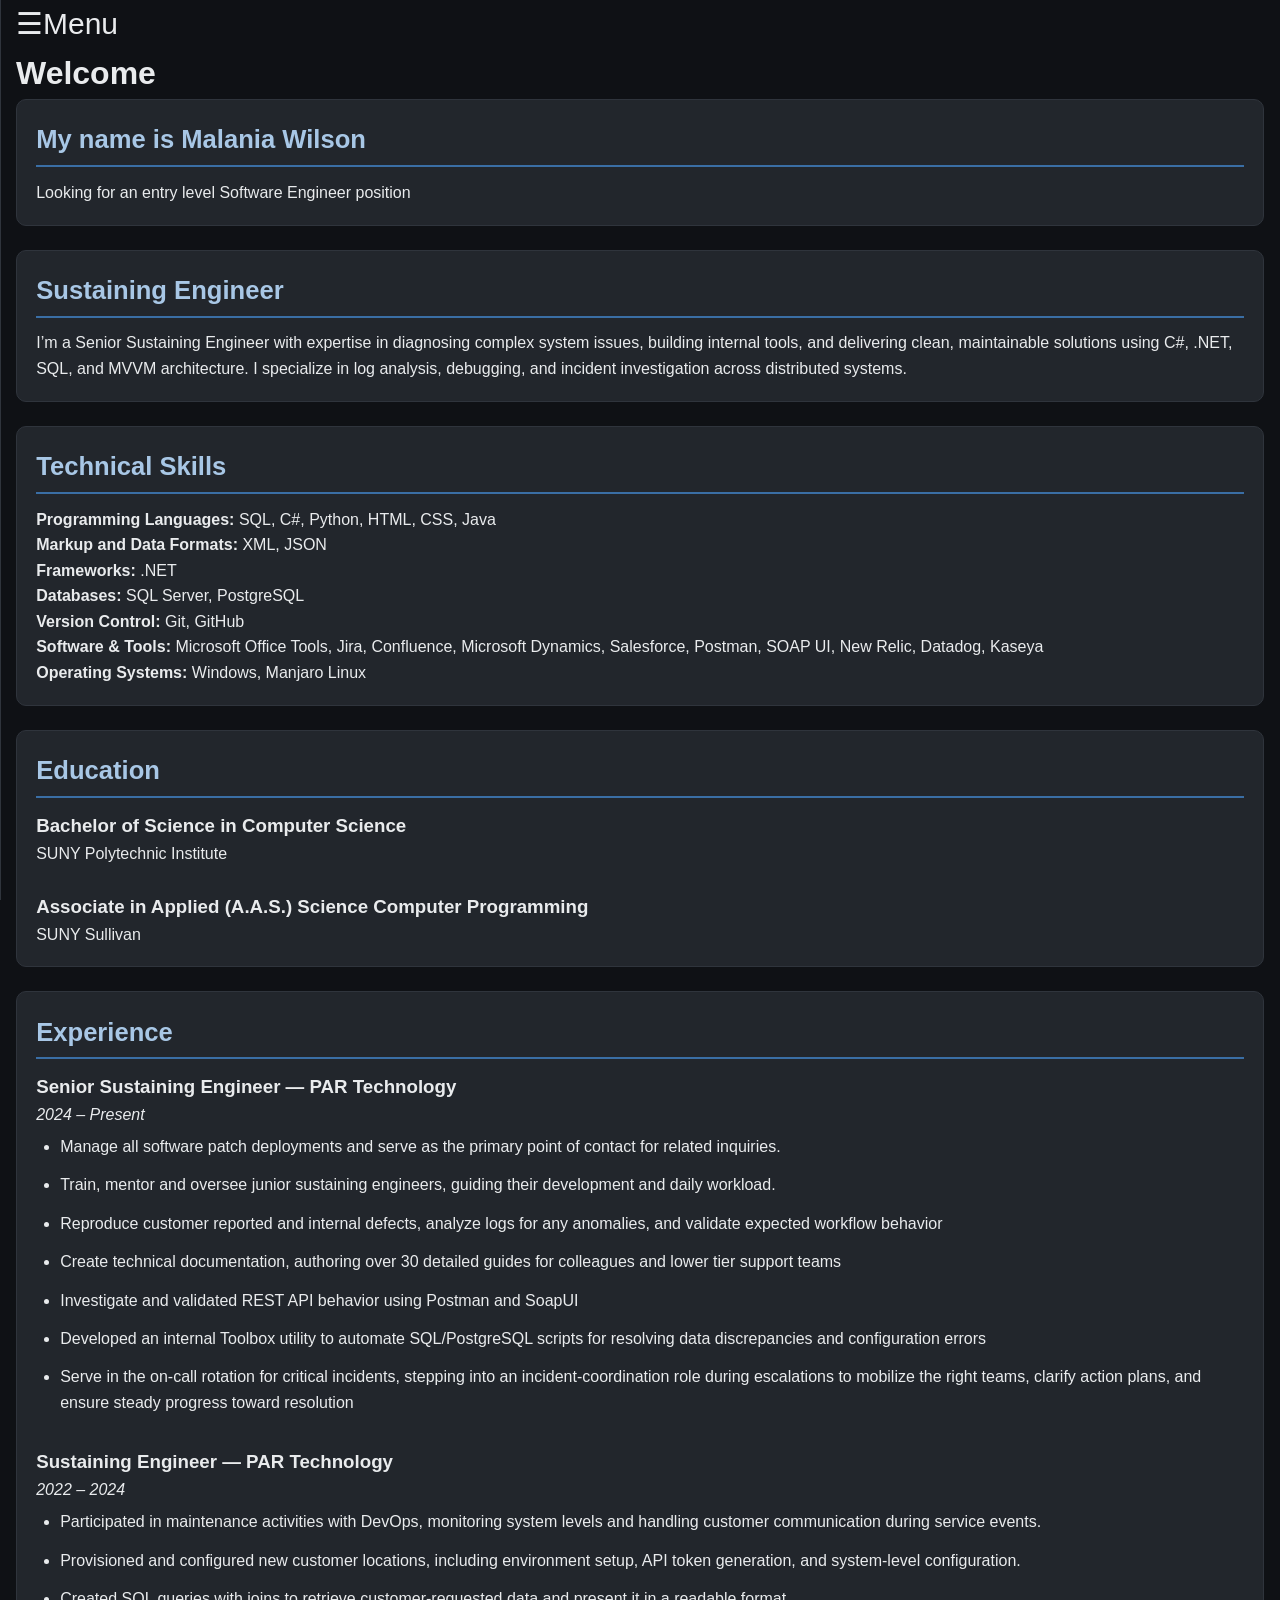
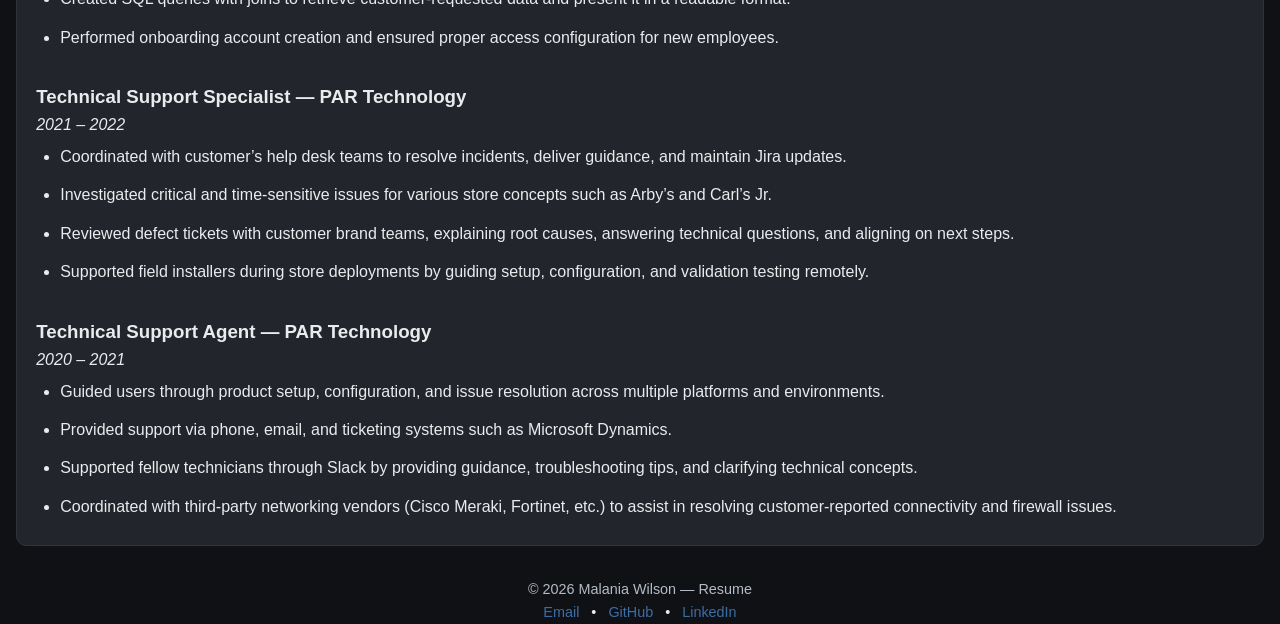
==== docs/index.html @ b099843a "Fix link case sensitivity: update 'Index.html' to 'index.html' in Projects.html and index.html" ====
<!DOCTYPE html>
<html lang='en'>
<head>
    <meta charset='utf-8'>
    <meta name='viewport' content='width=device-width, initial-scale=1'>
    <title>Home</title>
    <link rel='stylesheet' href="css/styles.css">
    <script src="js/script.js"></script>
</head>
<div id="mySidenav" class="sidenav">
  <a href="javascript:void(0)" class="closebtn" onclick="closeNav()">&times;</a>
  <a href="index.html">Home</a>
  <a href="Projects.html">Projects</a>
    
</div>

<span style="font-size:30px;cursor:pointer" onclick="openNav()">&#9776;Menu</span>

<body>
<h1> Welcome</h1>
<section class="panel">

<h2>My name is Malania Wilson</h2>
<p className="subtitle">
<span className="subtitle-text">Looking for an entry level Software Engineer position</span>
</section>
  

<!-- Summary -->
<section class="panel">
    <h2>Sustaining Engineer</h2>  
  <p>I’m a Senior Sustaining Engineer with expertise in diagnosing complex system issues,
          building internal tools, and delivering clean, maintainable solutions using C#, .NET,
          SQL, and MVVM architecture. I specialize in log analysis, debugging, and incident
          investigation across distributed systems.</p>

</section>

<section class="panel">
    <h2>Technical Skills</h2>
    <ul>
        <p><strong>Programming Languages:</strong> SQL, C#, Python, HTML, CSS, Java</p>
        <p><strong>Markup and Data Formats:</strong> XML, JSON</p>
        <p><strong>Frameworks:</strong> .NET</p>
        <p><strong>Databases:</strong> SQL Server, PostgreSQL</p>
        <p><strong>Version Control:</strong> Git, GitHub</p>
        <p><strong>Software & Tools:</strong> Microsoft Office Tools, Jira, Confluence, Microsoft Dynamics, Salesforce, Postman, SOAP UI, New Relic, Datadog, Kaseya </p>
        <p><strong>Operating Systems:</strong> Windows, Manjaro Linux</p>
    </ul>
</section>

<section class="panel">
    <h2>Education</h2>
    <h3>Bachelor of Science in Computer Science</h3>
    <p>SUNY Polytechnic Institute</p>

<br>
    <h3>Associate in Applied (A.A.S.) Science Computer Programming</h3>
    <p> SUNY Sullivan</p>
    </section>


<section class="panel">
    <h2>Experience</h2>
    <h3>Senior Sustaining Engineer — PAR Technology</h3>
    <p><em>2024 – Present</em></p>

    <ul class="experience-list">
        <li>Manage all software patch deployments and serve as the primary point of contact for related inquiries.</li>
        <li>Train, mentor and oversee junior sustaining engineers, guiding their development and daily workload.</li>
        <li>Reproduce customer reported and internal defects, analyze logs for any anomalies, and validate expected workflow behavior</li>
        <li>Create technical documentation, authoring over 30 detailed guides for colleagues and lower tier support teams </li>
        <li>Investigate and validated REST API behavior using Postman and SoapUI</li>
        <li>Developed an internal Toolbox utility to automate SQL/PostgreSQL scripts for resolving data discrepancies and configuration errors</li>
        <li>Serve in the on-call rotation for critical incidents, stepping into an incident-coordination role during escalations to mobilize the right teams, clarify action plans, and ensure steady progress toward resolution</li>
    </ul>
    <br>

    <h3>Sustaining Engineer — PAR Technology</h3>
    <p><em>2022 – 2024</em></p>
    <ul class="experience-list">
    <li>Participated in maintenance activities with DevOps, monitoring system levels and handling customer communication during service events.</li>
    <li>Provisioned and configured new customer locations, including environment setup, API token generation, and system‑level configuration.</li>
    <li>Created SQL queries with joins to retrieve customer‑requested data and present it in a readable format.</li>
    <li>Performed onboarding account creation and ensured proper access configuration for new employees.</li>
    </ul>
    <br>

    <h3>Technical Support Specialist — PAR Technology</h3>
    <p><em>2021 – 2022</em></p>
    <ul class="experience-list">
    <li>Coordinated with customer’s help desk teams to resolve incidents, deliver guidance, and maintain Jira updates.</li>
    <li>Investigated critical and time‑sensitive issues for various store concepts such as Arby’s and Carl’s Jr.</li>
    <li>Reviewed defect tickets with customer brand teams, explaining root causes, answering technical questions, and aligning on next steps.</li>
    <li>Supported field installers during store deployments by guiding setup, configuration, and validation testing remotely.</li>
    </ul>
    <br>

    <h3>Technical Support Agent — PAR Technology</h3>
    <p><em>2020 – 2021</em></p>
    <ul class="experience-list">
    <li>Guided users through product setup, configuration, and issue resolution across multiple platforms and environments.</li>
    <li>Provided support via phone, email, and ticketing systems such as Microsoft Dynamics.</li>
    <li>Supported fellow technicians through Slack by providing guidance, troubleshooting tips, and clarifying technical concepts.</li>
    <li>Coordinated with third-party networking vendors (Cisco Meraki, Fortinet, etc.) to assist in resolving customer-reported connectivity and firewall issues.</li>
    </ul>

</section>


<!-- Footer -->
<footer>
  <p>© 2026 Malania Wilson — Resume </p>

  <p class="footer-links">
    <a href="mailto:wilsonmcw4@gmail.com">Email</a>
    <span>•</span>
    <a href="https://github.com/Momo4821">GitHub</a>
    <span>•</span>
    <a href="https://www.linkedin.com/in/malania-w-7180b2143">LinkedIn</a>
  </p>
</footer>
</body>
</html>
---- docs/css/styles.css ----
/* =========================================
   Blue / Grey / Black Professional Theme
   ========================================= */

:root {
  /* Core palette */
  --bg: #0f1115;            /* deep black-grey */
  --surface: #1a1d22;       /* dark slate */
  --panel: #22262c;         /* soft charcoal */
  --border: #2f343c;        /* muted grey */

  /* Accent blues */
  --accent: #3a6ea5;        /* professional blue */
  --accent-light: #5f9ed6;  /* lighter blue */
  --accent-soft: #a8c7e6;   /* soft blue */

  /* Text colors */
  --text: #e9ebed;          /* light grey */
  --text-muted: #b5bbc4;    /* muted grey */
}

/* Global */
* {
  margin: 0;
  padding: 0;
  box-sizing: border-box;
}

body {
  font-family: "Segoe UI", Roboto, Helvetica, Arial, sans-serif;
  background-color: var(--bg);
  color: var(--text);
  line-height: 1.6;
  padding: 0 1rem;
}

/* Wrapper */
.wrapper {
  max-width: 900px;
  margin: 2rem auto;
  background: var(--surface);
  padding: 2rem;
  border-radius: 12px;
  border: 1px solid var(--border);
  box-shadow: 0 8px 24px rgba(0,0,0,0.4);
}

/* Hero Section */
.hero {
  text-align: center;
  margin-bottom: 2rem;
}

.hero h1 {
  font-size: 2.8rem;
  color: var(--accent-soft);
  letter-spacing: 1px;
}

.hero h2 {
  font-size: 1.4rem;
  color: var(--text-muted);
  margin-top: 0.5rem;
}

.hero p {
  margin-top: 1rem;
  font-size: 1.1rem;
  color: var(--text-muted);
}

.hero-buttons {
  margin-top: 1.5rem;
}

.hero-buttons .button {
  margin: 0 0.5rem;
}

/* Buttons */
.button {
  display: inline-block;
  background: var(--accent);
  color: var(--bg);
  padding: 0.6rem 1.2rem;
  border-radius: 999px;
  font-weight: 600;
  transition: background 0.2s ease;
  text-decoration: none;
}

.button:hover {
  background: var(--accent-light);
}

/* Panels */
.panel {
  background: var(--panel);
  padding: 1.2rem;
  border-radius: 10px;
  margin-bottom: 1.5rem;
  border: 1px solid var(--border);
}

/* Section Titles */
section h2 {
  font-size: 1.6rem;
  margin-bottom: 0.8rem;
  color: var(--accent-soft);
  border-bottom: 2px solid var(--accent);
  padding-bottom: 0.3rem;
}

/* Lists */
ul {
  list-style: none;
}

ul li other {
  padding: 0.4rem 0;
  color: var(--text-muted);
}
ul li  {
  padding: 0.4rem 0;
  color: var(--text);
}

.experience-list {
  padding-left: 1.5rem;
  list-style-type: disc;
  
}

/* Footer */
footer {
  text-align: center;
  margin-top: 2rem;
  color: var(--text-muted);
  font-size: 0.9rem;
}


.sidenav {
  height: 100%;
  width: 0;
  position: fixed;
  z-index: 10;
  top: 0;
  left: 0;
  background-color: var(--panel);
  overflow-x: hidden;
  transition: 0.5s;
  padding-top: 60px;
  border-right: 1px solid var(--border);
}

.sidenav a {
  padding: 10px 32px;
  text-decoration: none;
  font-size: 22px;
  color: var(--text-muted);
  display: block;
  transition: 0.3s;
}

.sidenav a:hover {
  color: var(--accent-soft);
}

.sidenav .closebtn {
  position: absolute;
  top: 0;
  right: 25px;
  font-size: 36px;
}
.footer-links a {
  color: var(--accent);
  text-decoration: none;
  font-weight: 500;
}

.footer-links a:hover {
  text-decoration: underline;
}

.footer-links span {
  margin: 0 0.5rem;
  color: var(--text);
}
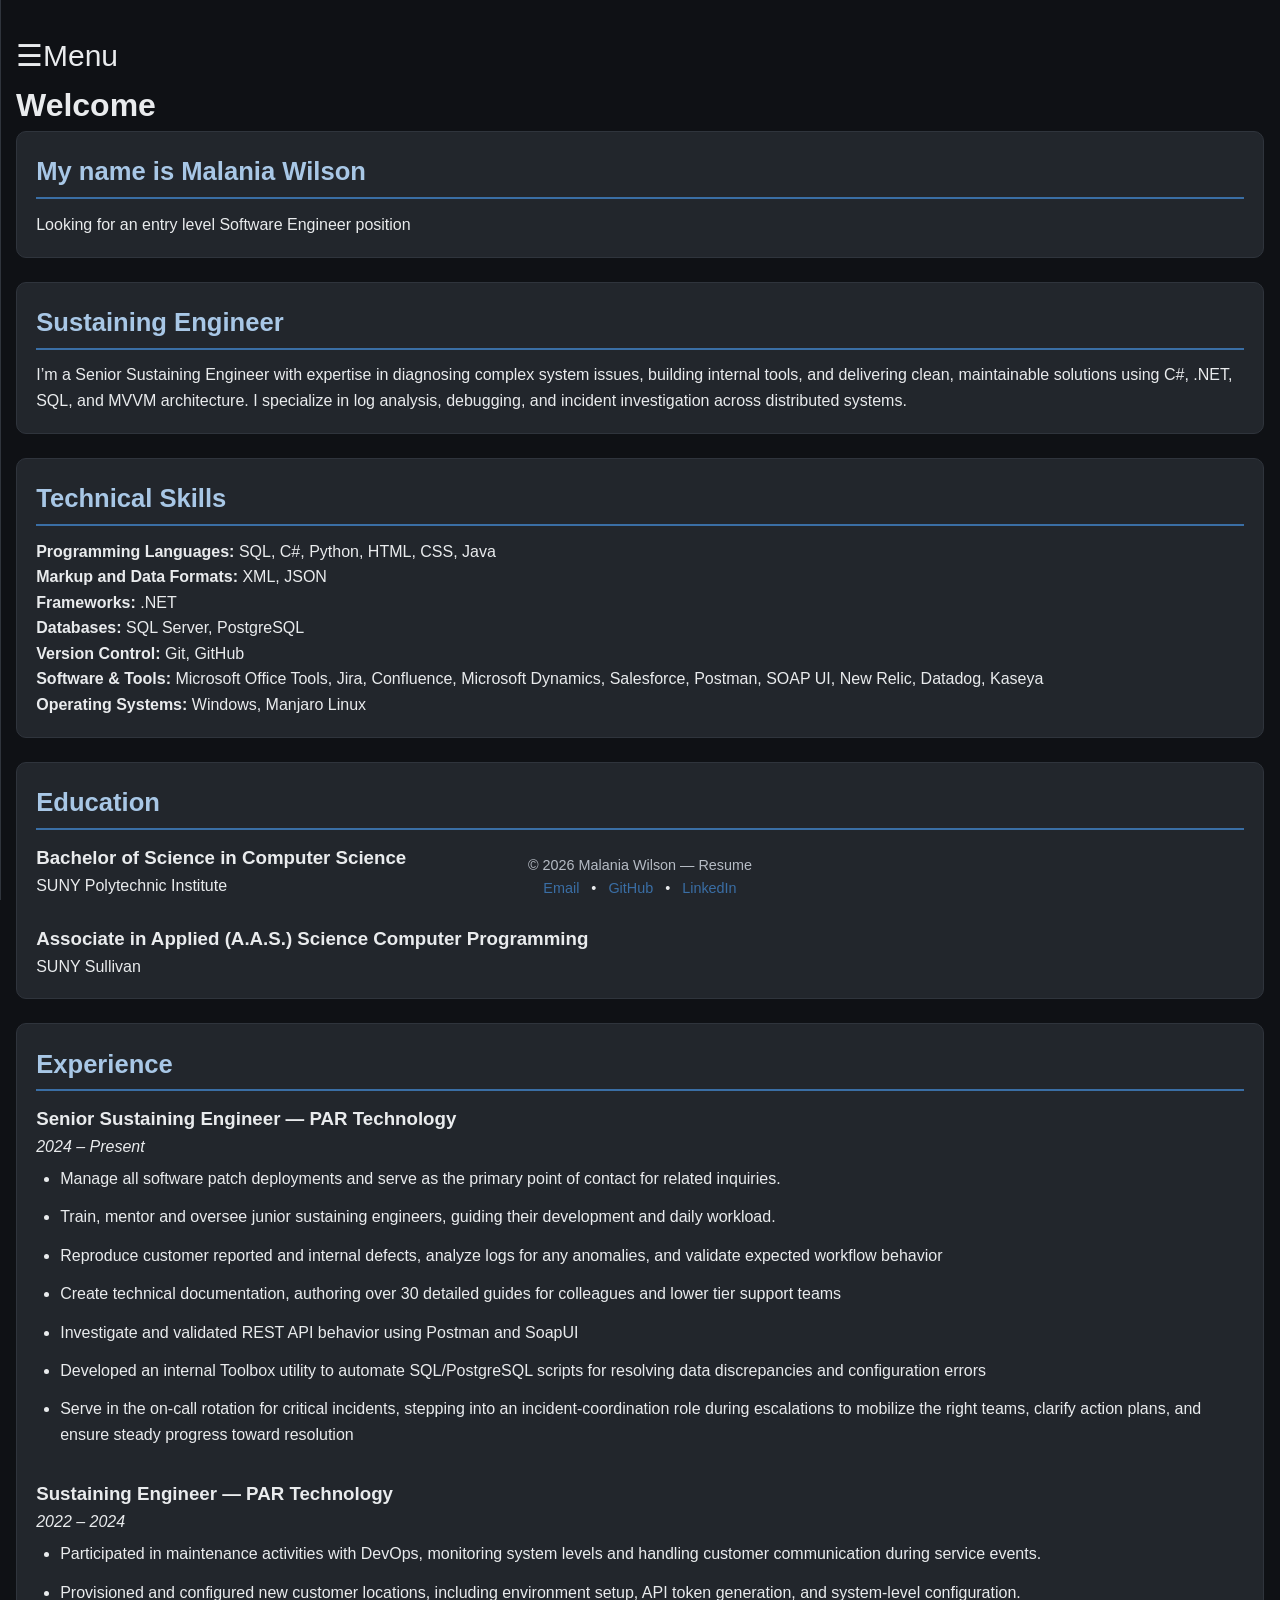
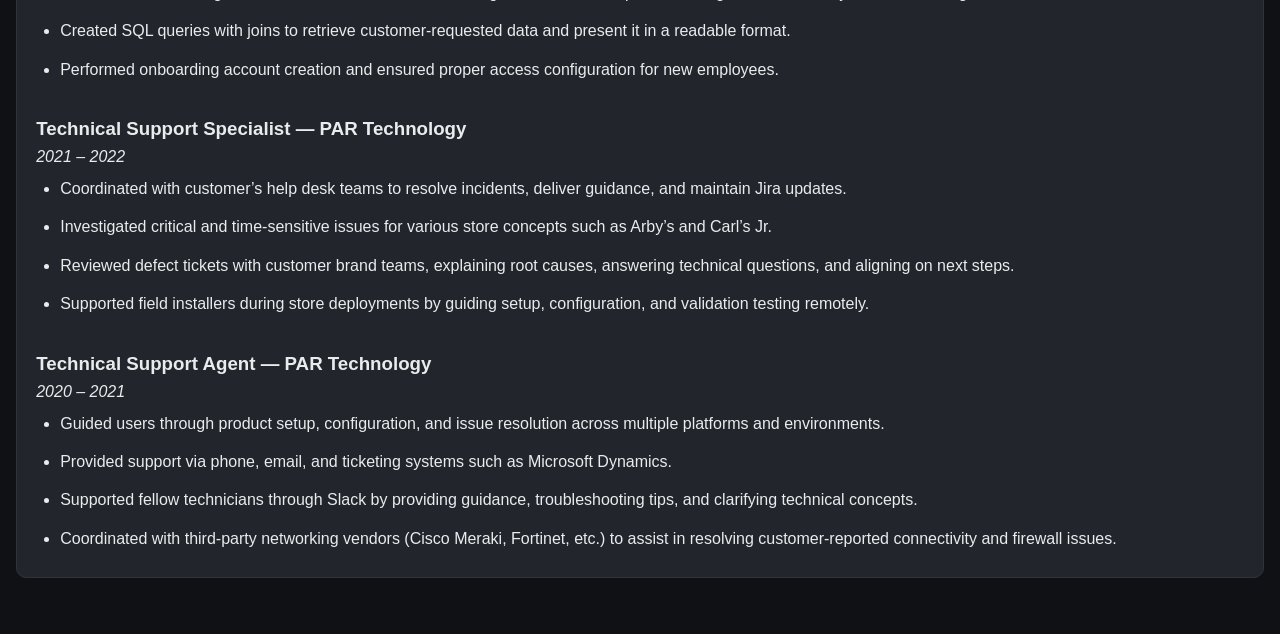
==== commit 600fa346: "Update styles and structure: adjust padding in styles.css, enhance footer layout in index.html, and " ====
--- a/docs/index.html
+++ b/docs/index.html
@@ -7,16 +7,17 @@
     <link rel='stylesheet' href="css/styles.css">
     <script src="js/script.js"></script>
 </head>
-<div id="mySidenav" class="sidenav">
-  <a href="javascript:void(0)" class="closebtn" onclick="closeNav()">&times;</a>
-  <a href="index.html">Home</a>
-  <a href="Projects.html">Projects</a>
-    
-</div>
+<body>
+     <div id="mySidenav" class="sidenav">
+        <a href="javascript:void(0)" class="closebtn" onclick="closeNav()">&times;</a>
+        <a href="index.html">Home</a>
+        <a href="projects.html">Projects</a>
+
+    </div>
 
 <span style="font-size:30px;cursor:pointer" onclick="openNav()">&#9776;Menu</span>
 
-<body>
+
 <h1> Welcome</h1>
 <section class="panel">
 
@@ -25,6 +26,7 @@
 <span className="subtitle-text">Looking for an entry level Software Engineer position</span>
 </section>
   
+
 
 <!-- Summary -->
 <section class="panel">
@@ -108,8 +110,9 @@
 </section>
 
 
+
 <!-- Footer -->
-<footer>
+<footer class="footer">
   <p>© 2026 Malania Wilson — Resume </p>
 
   <p class="footer-links">
--- a/docs/css/styles.css
+++ b/docs/css/styles.css
@@ -31,7 +31,7 @@
   background-color: var(--bg);
   color: var(--text);
   line-height: 1.6;
-  padding: 0 1rem;
+  padding: 2rem 1rem;
 }
 
 /* Wrapper */
@@ -137,6 +137,10 @@
   margin-top: 2rem;
   color: var(--text-muted);
   font-size: 0.9rem;
+  position: fixed;
+  left: 0;
+  bottom: 0;
+  width: 100%;
 }
 
 
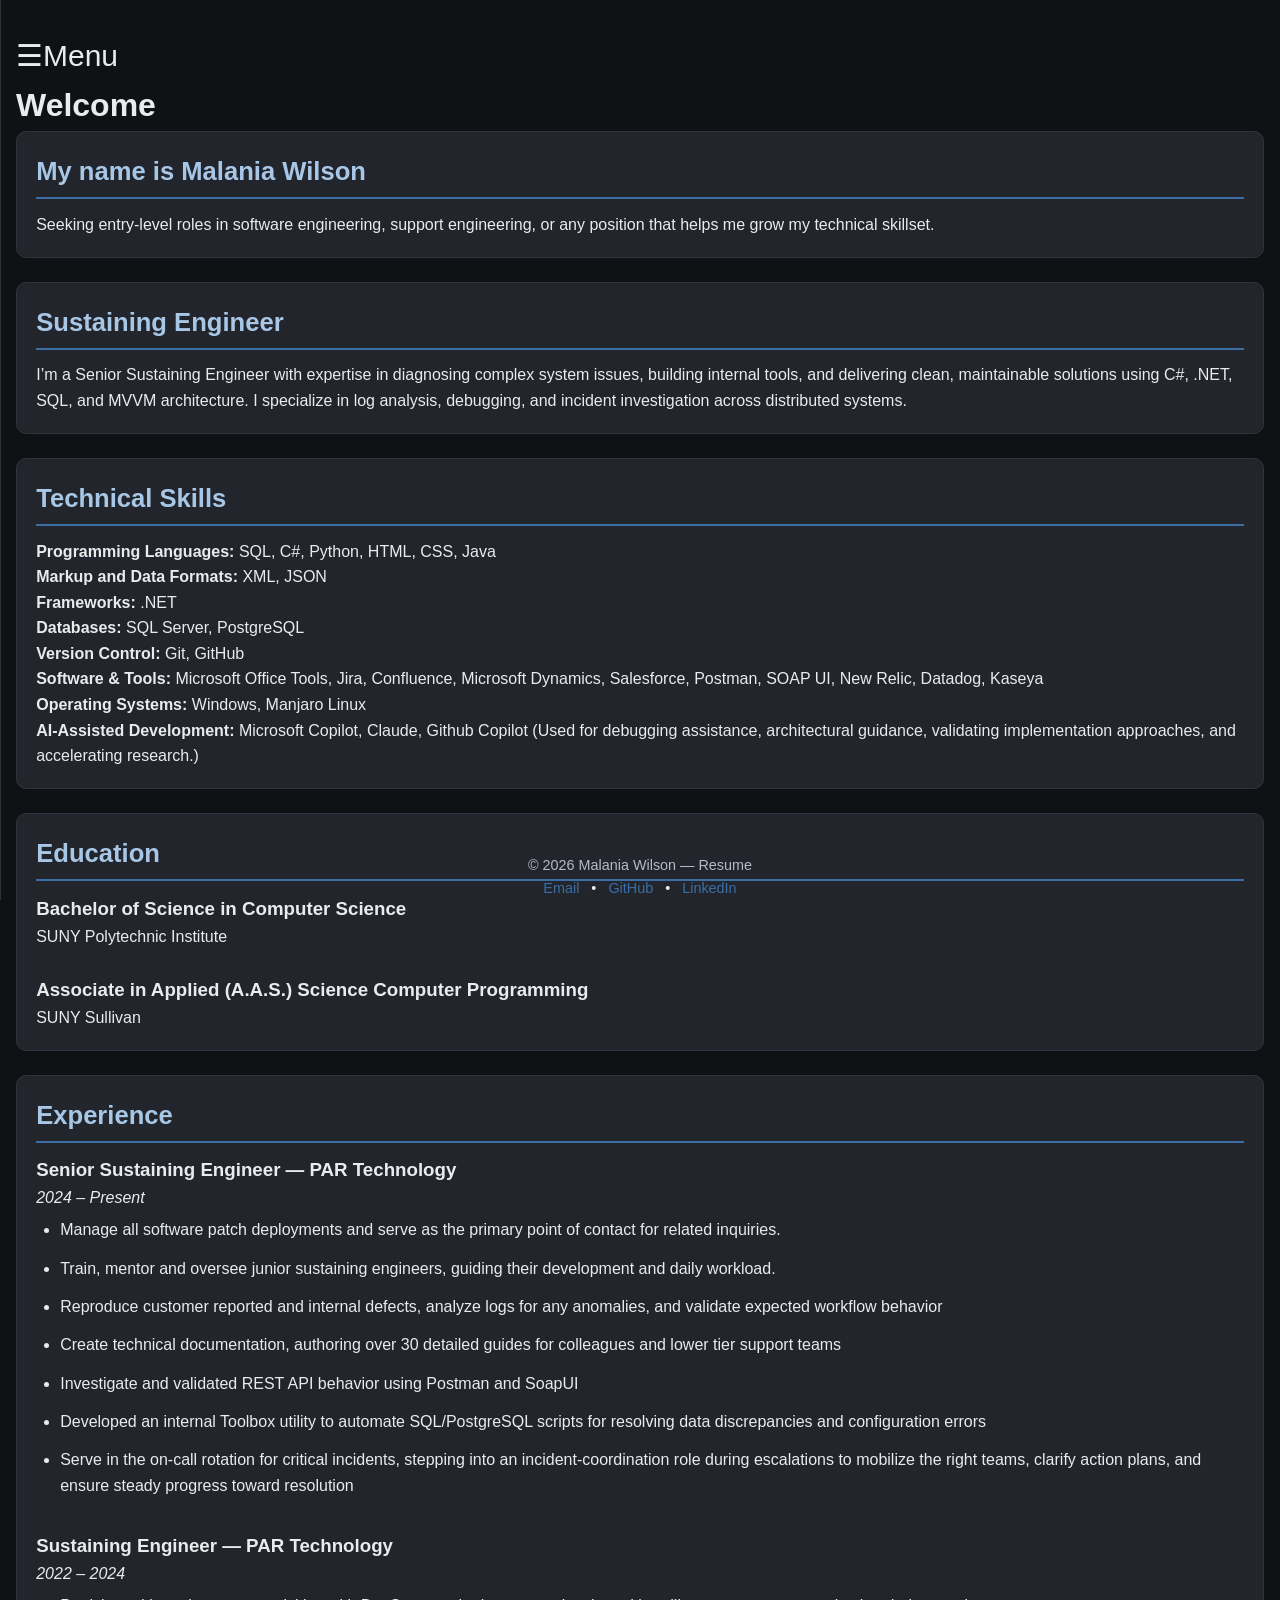
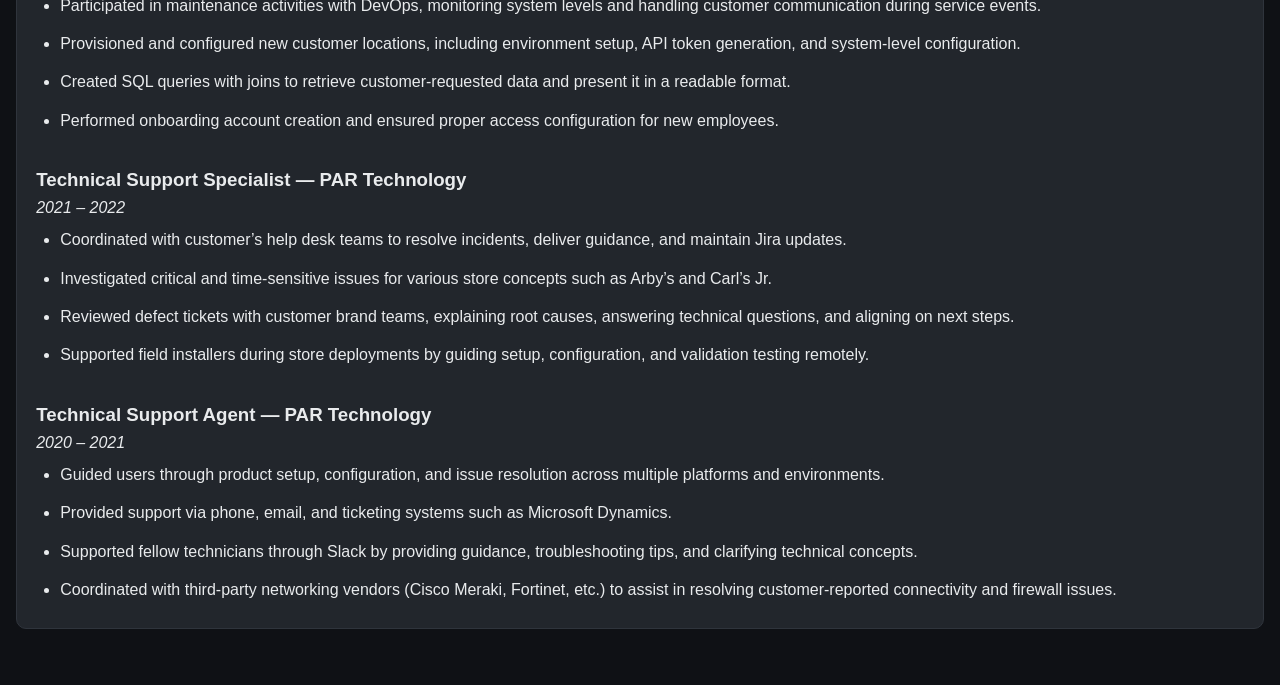
==== commit 4ffcf46c: "Update project descriptions: enhance Notepad and Team ToolBox entries, and clarify Game News Bot sta" ====
--- a/docs/index.html
+++ b/docs/index.html
@@ -23,7 +23,7 @@
 
 <h2>My name is Malania Wilson</h2>
 <p className="subtitle">
-<span className="subtitle-text">Looking for an entry level Software Engineer position</span>
+<span className="subtitle-text">Seeking entry‑level roles in software engineering, support engineering, or any position that helps me grow my technical skillset.</span>
 </section>
   
 
@@ -48,6 +48,7 @@
         <p><strong>Version Control:</strong> Git, GitHub</p>
         <p><strong>Software & Tools:</strong> Microsoft Office Tools, Jira, Confluence, Microsoft Dynamics, Salesforce, Postman, SOAP UI, New Relic, Datadog, Kaseya </p>
         <p><strong>Operating Systems:</strong> Windows, Manjaro Linux</p>
+        <p><strong>AI-Assisted Development:</strong> Microsoft Copilot, Claude, Github Copilot (Used for debugging assistance, architectural guidance, validating implementation approaches, and accelerating research.)</p>
     </ul>
 </section>
 
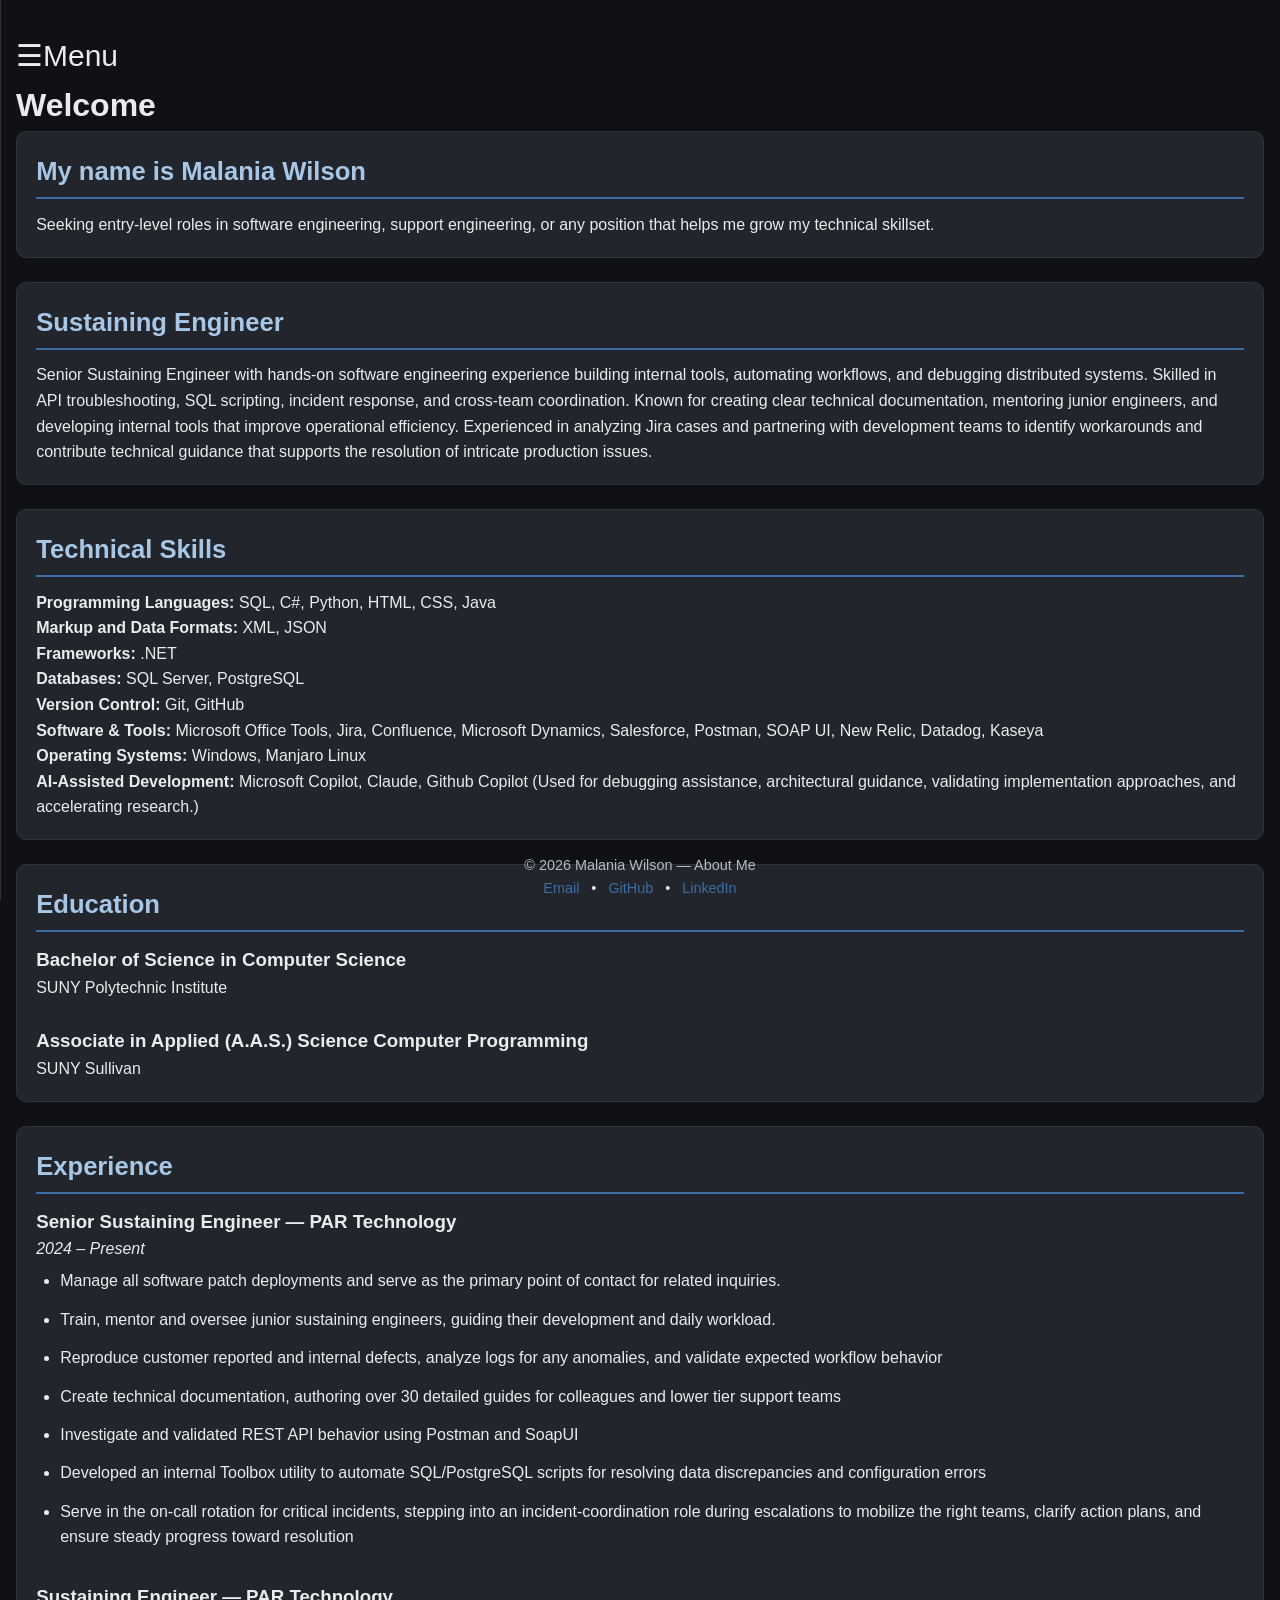
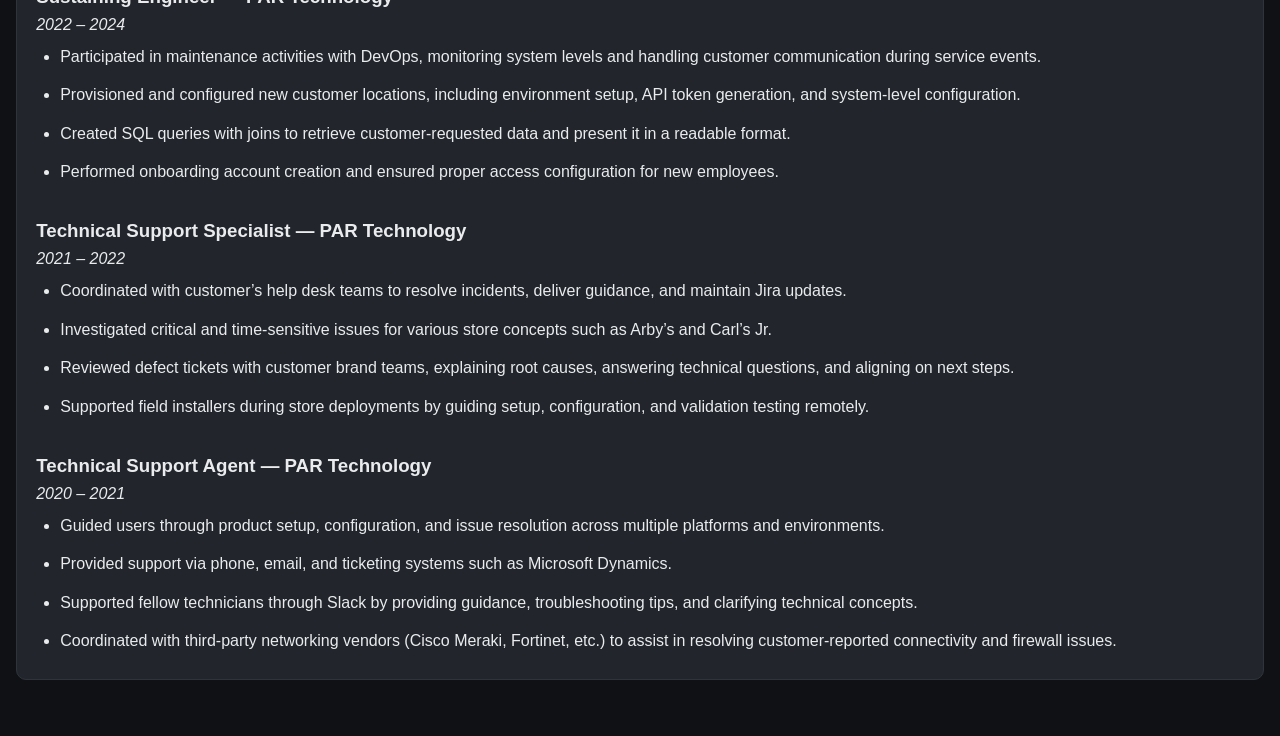
==== commit 2ec84277: "Update index and projects pages: enhance project descriptions, add repository links, and introduce n" ====
--- a/docs/index.html
+++ b/docs/index.html
@@ -26,15 +26,17 @@
 <span className="subtitle-text">Seeking entry‑level roles in software engineering, support engineering, or any position that helps me grow my technical skillset.</span>
 </section>
   
-
-
 <!-- Summary -->
 <section class="panel">
     <h2>Sustaining Engineer</h2>  
-  <p>I’m a Senior Sustaining Engineer with expertise in diagnosing complex system issues,
-          building internal tools, and delivering clean, maintainable solutions using C#, .NET,
-          SQL, and MVVM architecture. I specialize in log analysis, debugging, and incident
-          investigation across distributed systems.</p>
+  <p>Senior Sustaining Engineer with hands-on software engineering experience building 
+internal tools, automating workflows, and debugging distributed systems. Skilled in API 
+troubleshooting, SQL scripting, incident response, and cross-team coordination. 
+Known for creating clear technical documentation, mentoring junior engineers, and 
+developing internal tools that improve operational efficiency. Experienced in 
+analyzing Jira cases and partnering with development teams to identify workarounds 
+and contribute technical guidance that supports the resolution of intricate production 
+issues.</p>
 
 </section>
 
@@ -52,7 +54,7 @@
     </ul>
 </section>
 
-<section class="panel">
+<section class="panel"> 
     <h2>Education</h2>
     <h3>Bachelor of Science in Computer Science</h3>
     <p>SUNY Polytechnic Institute</p>
@@ -114,7 +116,7 @@
 
 <!-- Footer -->
 <footer class="footer">
-  <p>© 2026 Malania Wilson — Resume </p>
+  <p>© 2026 Malania Wilson — About Me </p>
 
   <p class="footer-links">
     <a href="mailto:wilsonmcw4@gmail.com">Email</a>
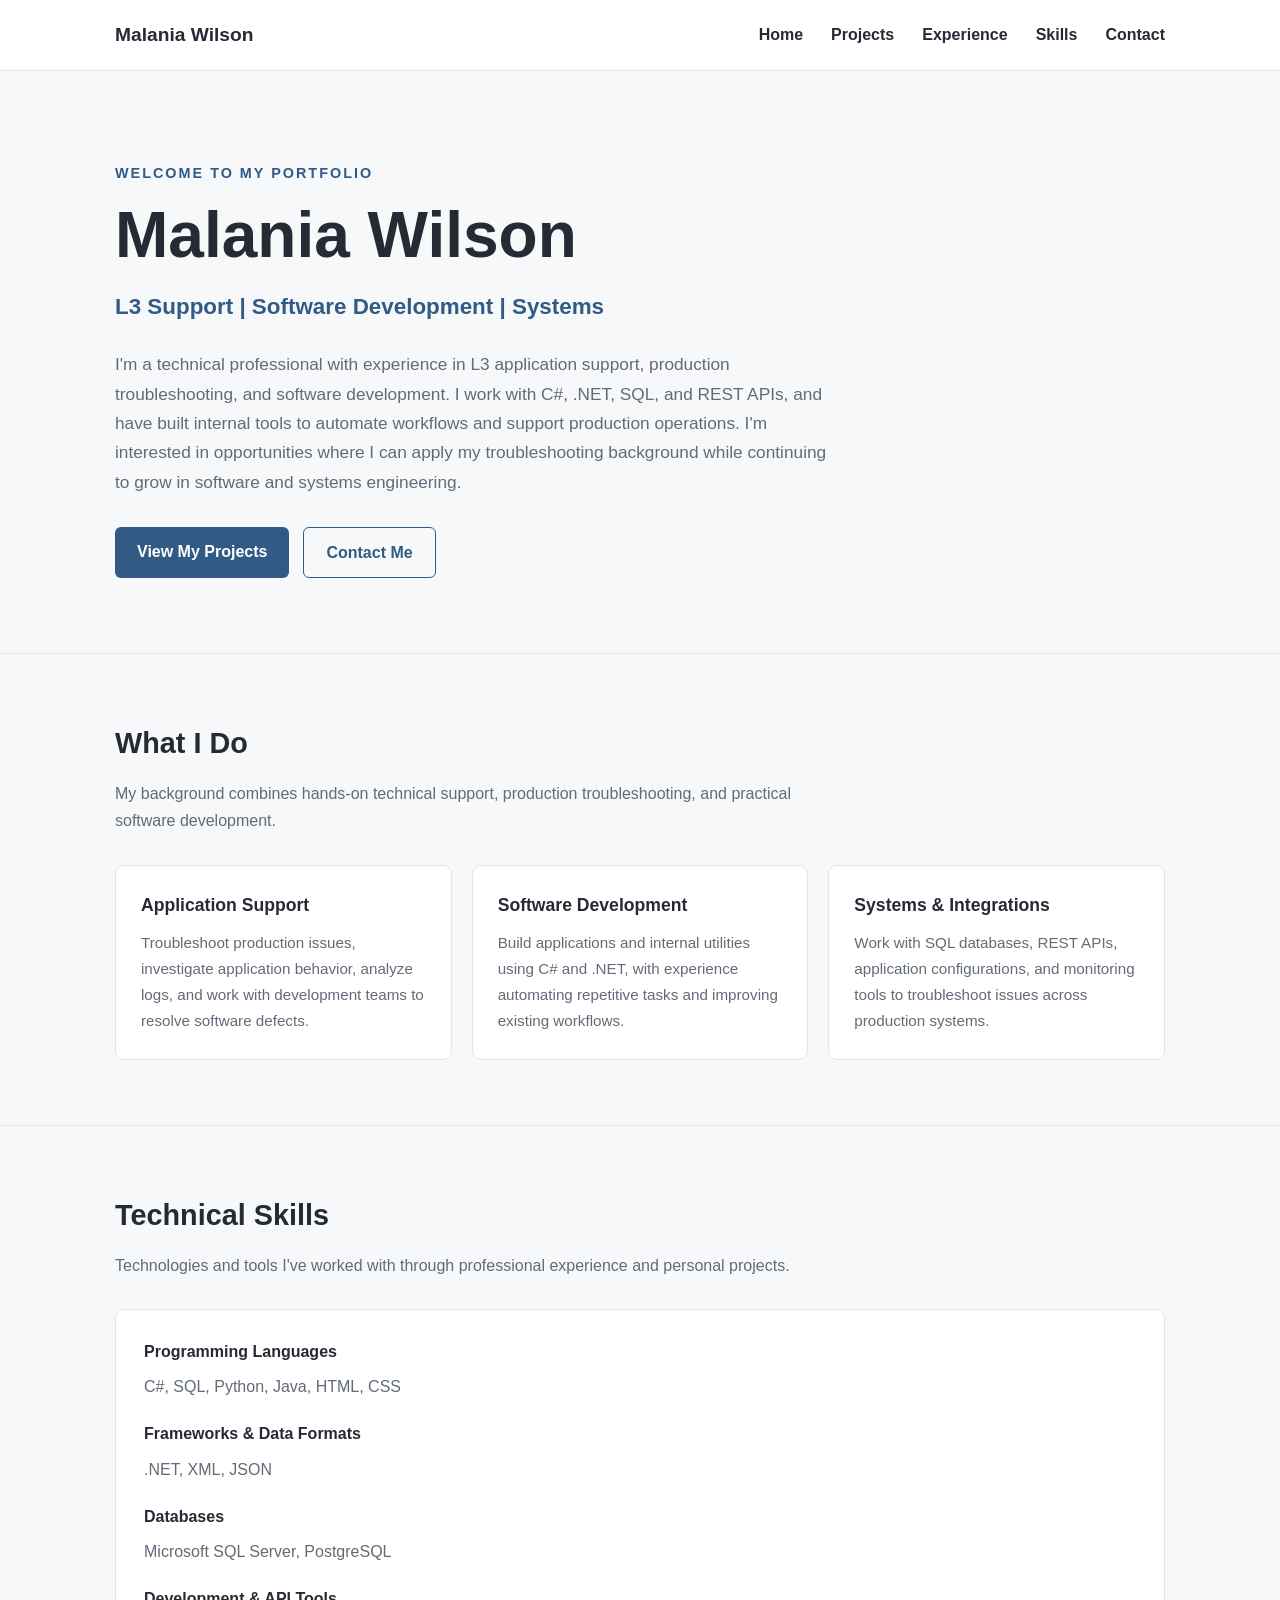
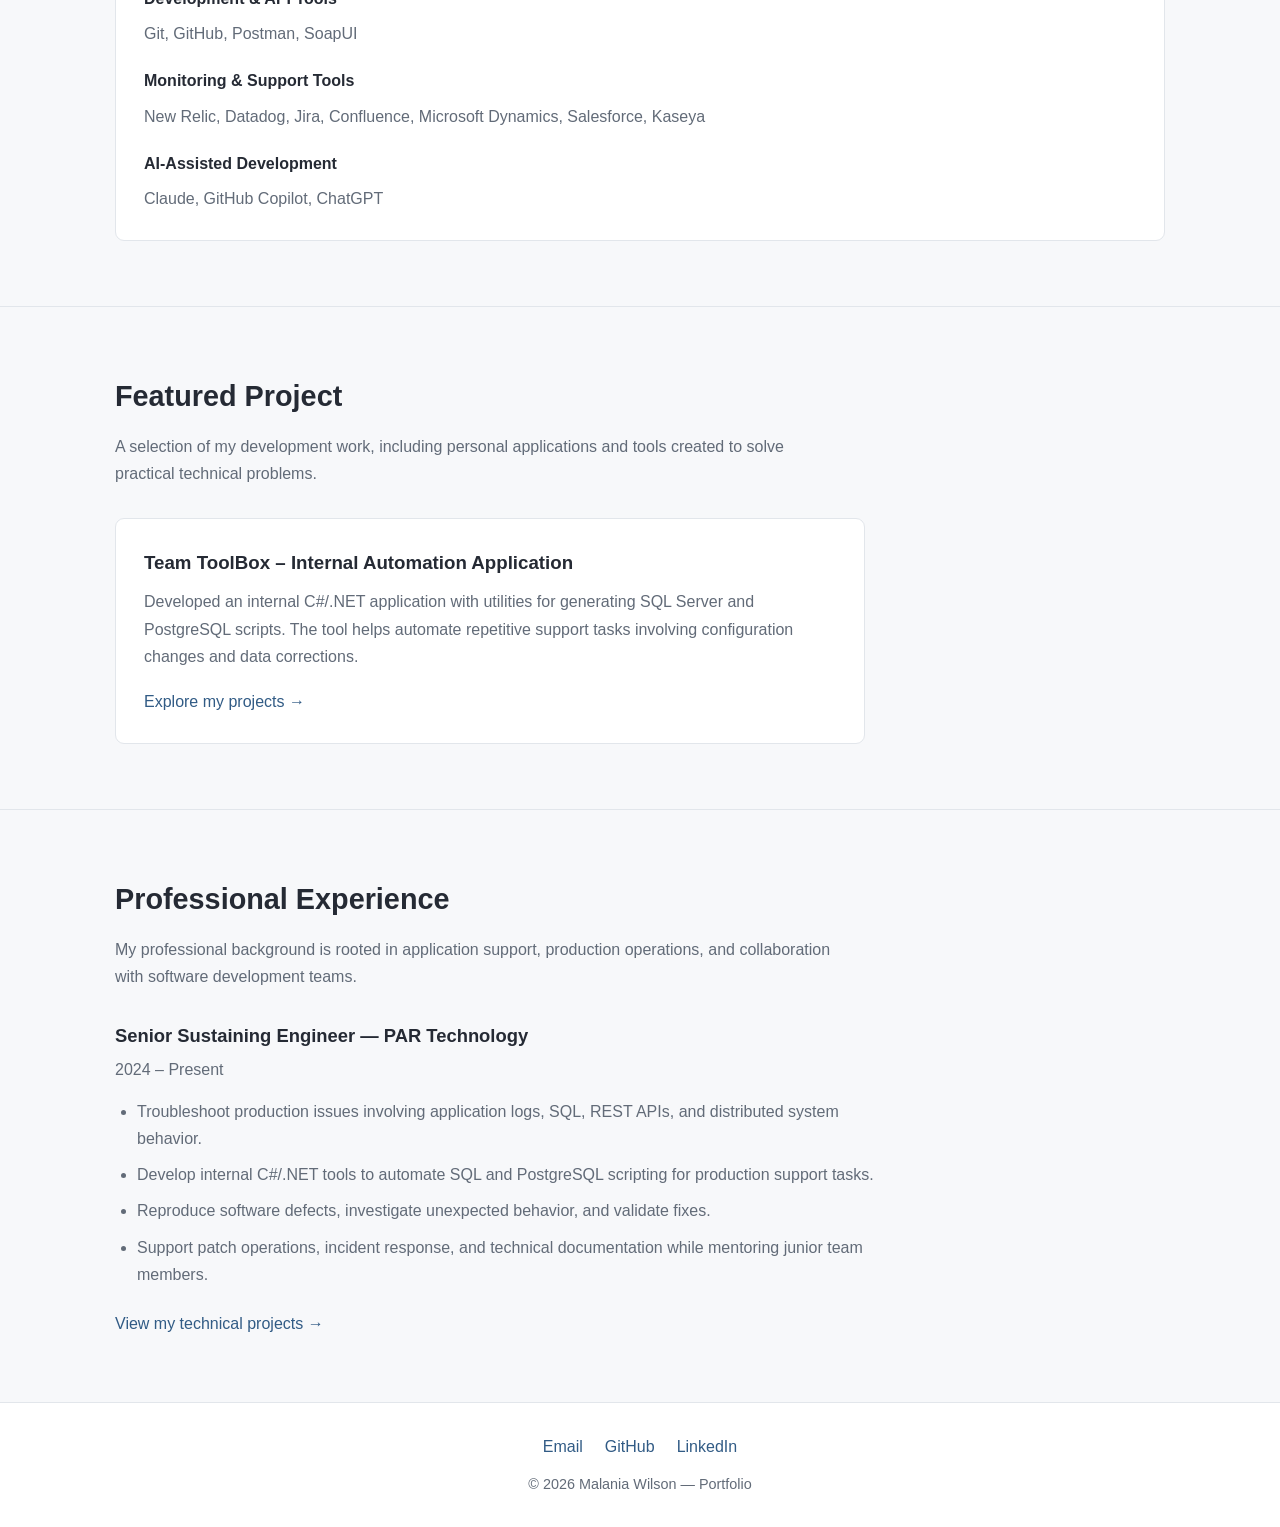
==== commit b8096b9f: "Refactor portfolio website: Update HTML structure, enhance styling, and improve project descriptions" ====
--- a/docs/index.html
+++ b/docs/index.html
@@ -1,130 +1,626 @@
+
 <!DOCTYPE html>
-<html lang='en'>
+<html lang="en">
 <head>
-    <meta charset='utf-8'>
-    <meta name='viewport' content='width=device-width, initial-scale=1'>
-    <title>Home</title>
-    <link rel='stylesheet' href="css/styles.css">
-    <script src="js/script.js"></script>
+    <meta charset="UTF-8">
+    <meta name="viewport" content="width=device-width, initial-scale=1.0">
+
+    <meta name="description" content="Malania Wilson - L3 application support, software development, systems troubleshooting, and technical projects.">
+
+    <title>Malania Wilson | Portfolio</title>
+
+    <style>
+        :root {
+            --background: #f7f8fa;
+            --surface: #ffffff;
+            --text: #252a34;
+            --muted: #626b78;
+            --accent: #315b85;
+            --accent-hover: #244665;
+            --border: #e2e6eb;
+            --max-width: 1050px;
+        }
+
+        * {
+            box-sizing: border-box;
+            margin: 0;
+            padding: 0;
+        }
+
+        html {
+            scroll-behavior: smooth;
+        }
+
+        body {
+            font-family: Arial, Helvetica, sans-serif;
+            background: var(--background);
+            color: var(--text);
+            line-height: 1.7;
+        }
+
+        a {
+            color: var(--accent);
+            text-decoration: none;
+        }
+
+        a:hover {
+            color: var(--accent-hover);
+            text-decoration: underline;
+        }
+
+        .container {
+            width: 90%;
+            max-width: var(--max-width);
+            margin: 0 auto;
+        }
+
+        /* Navigation */
+
+        header {
+            background: var(--surface);
+            border-bottom: 1px solid var(--border);
+        }
+
+        nav {
+            min-height: 70px;
+            display: flex;
+            align-items: center;
+            justify-content: space-between;
+            gap: 20px;
+        }
+
+        .logo {
+            font-size: 1.2rem;
+            font-weight: 700;
+            color: var(--text);
+        }
+
+        .nav-links {
+            display: flex;
+            gap: 28px;
+            list-style: none;
+        }
+
+        .nav-links a {
+            color: var(--text);
+            font-weight: 600;
+        }
+
+        /* Hero */
+
+        .hero {
+            padding: 90px 0 75px;
+        }
+
+        .hero-content {
+            max-width: 780px;
+        }
+
+        .eyebrow {
+            color: var(--accent);
+            font-size: 0.9rem;
+            font-weight: 700;
+            letter-spacing: 2px;
+            text-transform: uppercase;
+            margin-bottom: 14px;
+        }
+
+        h1 {
+            font-size: clamp(2.5rem, 6vw, 4rem);
+            line-height: 1.15;
+            margin-bottom: 15px;
+        }
+
+        .headline {
+            color: var(--accent);
+            font-size: clamp(1.1rem, 2.5vw, 1.4rem);
+            font-weight: 600;
+            margin-bottom: 24px;
+        }
+
+        .hero-description {
+            color: var(--muted);
+            font-size: 1.08rem;
+            max-width: 730px;
+        }
+
+        .hero-buttons {
+            display: flex;
+            flex-wrap: wrap;
+            gap: 14px;
+            margin-top: 30px;
+        }
+
+        .button {
+            display: inline-block;
+            padding: 11px 22px;
+            border-radius: 6px;
+            background: var(--accent);
+            color: white;
+            font-weight: 600;
+            transition: background 0.2s ease;
+        }
+
+        .button:hover {
+            background: var(--accent-hover);
+            color: white;
+            text-decoration: none;
+        }
+
+        .button-outline {
+            background: transparent;
+            color: var(--accent);
+            border: 1px solid var(--accent);
+        }
+
+        .button-outline:hover {
+            background: var(--accent);
+            color: white;
+        }
+
+        /* General sections */
+
+        section {
+            padding: 65px 0;
+        }
+
+        .section-title {
+            font-size: 1.8rem;
+            margin-bottom: 12px;
+        }
+
+        .section-intro {
+            color: var(--muted);
+            max-width: 720px;
+            margin-bottom: 30px;
+        }
+
+        .section-divider {
+            border: 0;
+            border-top: 1px solid var(--border);
+        }
+
+        /* Focus areas */
+
+        .focus-grid {
+            display: grid;
+            grid-template-columns: repeat(3, 1fr);
+            gap: 20px;
+        }
+
+        .focus-card {
+            background: var(--surface);
+            border: 1px solid var(--border);
+            border-radius: 9px;
+            padding: 25px;
+        }
+
+        .focus-card h3 {
+            font-size: 1.1rem;
+            margin-bottom: 10px;
+        }
+
+        .focus-card p {
+            color: var(--muted);
+            font-size: 0.95rem;
+        }
+
+        /* Skills */
+
+        .skills-container {
+            background: var(--surface);
+            border: 1px solid var(--border);
+            border-radius: 9px;
+            padding: 28px;
+        }
+
+        .skill-group {
+            margin-bottom: 20px;
+        }
+
+        .skill-group:last-child {
+            margin-bottom: 0;
+        }
+
+        .skill-group h3 {
+            font-size: 1rem;
+            margin-bottom: 8px;
+        }
+
+        .skill-list {
+            color: var(--muted);
+        }
+
+        /* Projects */
+
+        .project-highlight {
+            background: var(--surface);
+            border: 1px solid var(--border);
+            border-radius: 9px;
+            padding: 28px;
+            max-width: 750px;
+        }
+
+        .project-highlight h3 {
+            margin-bottom: 10px;
+        }
+
+        .project-highlight p {
+            color: var(--muted);
+            margin-bottom: 18px;
+        }
+
+        /* Experience */
+
+        .experience-content {
+            max-width: 780px;
+        }
+
+        .experience-content h3 {
+            font-size: 1.15rem;
+            margin-bottom: 4px;
+        }
+
+        .experience-meta {
+            color: var(--muted);
+            margin-bottom: 15px;
+        }
+
+        .experience-content ul {
+            padding-left: 22px;
+            color: var(--muted);
+        }
+
+        .experience-content li {
+            margin-bottom: 9px;
+        }
+
+        /* Footer */
+
+        footer {
+            background: var(--surface);
+            border-top: 1px solid var(--border);
+            padding: 30px 0;
+            text-align: center;
+        }
+
+        .footer-links {
+            display: flex;
+            justify-content: center;
+            flex-wrap: wrap;
+            gap: 22px;
+            margin-bottom: 12px;
+        }
+
+        footer p {
+            color: var(--muted);
+            font-size: 0.9rem;
+        }
+
+        /* Mobile */
+
+        @media (max-width: 700px) {
+            nav {
+                flex-direction: column;
+                padding: 18px 0;
+            }
+
+            .nav-links {
+                gap: 18px;
+                flex-wrap: wrap;
+                justify-content: center;
+            }
+
+            .hero {
+                padding: 65px 0 55px;
+            }
+
+            .focus-grid {
+                grid-template-columns: 1fr;
+            }
+
+            section {
+                padding: 48px 0;
+            }
+
+            .hero-buttons {
+                flex-direction: column;
+                align-items: flex-start;
+            }
+        }
+    </style>
 </head>
+
 <body>
-     <div id="mySidenav" class="sidenav">
-        <a href="javascript:void(0)" class="closebtn" onclick="closeNav()">&times;</a>
-        <a href="index.html">Home</a>
-        <a href="projects.html">Projects</a>
-
-    </div>
-
-<span style="font-size:30px;cursor:pointer" onclick="openNav()">&#9776;Menu</span>
-
-
-<h1> Welcome</h1>
-<section class="panel">
-
-<h2>My name is Malania Wilson</h2>
-<p className="subtitle">
-<span className="subtitle-text">Seeking entry‑level roles in software engineering, support engineering, or any position that helps me grow my technical skillset.</span>
-</section>
-  
-<!-- Summary -->
-<section class="panel">
-    <h2>Sustaining Engineer</h2>  
-  <p>Senior Sustaining Engineer with hands-on software engineering experience building 
-internal tools, automating workflows, and debugging distributed systems. Skilled in API 
-troubleshooting, SQL scripting, incident response, and cross-team coordination. 
-Known for creating clear technical documentation, mentoring junior engineers, and 
-developing internal tools that improve operational efficiency. Experienced in 
-analyzing Jira cases and partnering with development teams to identify workarounds 
-and contribute technical guidance that supports the resolution of intricate production 
-issues.</p>
-
-</section>
-
-<section class="panel">
-    <h2>Technical Skills</h2>
-    <ul>
-        <p><strong>Programming Languages:</strong> SQL, C#, Python, HTML, CSS, Java</p>
-        <p><strong>Markup and Data Formats:</strong> XML, JSON</p>
-        <p><strong>Frameworks:</strong> .NET</p>
-        <p><strong>Databases:</strong> SQL Server, PostgreSQL</p>
-        <p><strong>Version Control:</strong> Git, GitHub</p>
-        <p><strong>Software & Tools:</strong> Microsoft Office Tools, Jira, Confluence, Microsoft Dynamics, Salesforce, Postman, SOAP UI, New Relic, Datadog, Kaseya </p>
-        <p><strong>Operating Systems:</strong> Windows, Manjaro Linux</p>
-        <p><strong>AI-Assisted Development:</strong> Microsoft Copilot, Claude, Github Copilot (Used for debugging assistance, architectural guidance, validating implementation approaches, and accelerating research.)</p>
-    </ul>
-</section>
-
-<section class="panel"> 
-    <h2>Education</h2>
-    <h3>Bachelor of Science in Computer Science</h3>
-    <p>SUNY Polytechnic Institute</p>
-
-<br>
-    <h3>Associate in Applied (A.A.S.) Science Computer Programming</h3>
-    <p> SUNY Sullivan</p>
-    </section>
-
-
-<section class="panel">
-    <h2>Experience</h2>
-    <h3>Senior Sustaining Engineer — PAR Technology</h3>
-    <p><em>2024 – Present</em></p>
-
-    <ul class="experience-list">
-        <li>Manage all software patch deployments and serve as the primary point of contact for related inquiries.</li>
-        <li>Train, mentor and oversee junior sustaining engineers, guiding their development and daily workload.</li>
-        <li>Reproduce customer reported and internal defects, analyze logs for any anomalies, and validate expected workflow behavior</li>
-        <li>Create technical documentation, authoring over 30 detailed guides for colleagues and lower tier support teams </li>
-        <li>Investigate and validated REST API behavior using Postman and SoapUI</li>
-        <li>Developed an internal Toolbox utility to automate SQL/PostgreSQL scripts for resolving data discrepancies and configuration errors</li>
-        <li>Serve in the on-call rotation for critical incidents, stepping into an incident-coordination role during escalations to mobilize the right teams, clarify action plans, and ensure steady progress toward resolution</li>
-    </ul>
-    <br>
-
-    <h3>Sustaining Engineer — PAR Technology</h3>
-    <p><em>2022 – 2024</em></p>
-    <ul class="experience-list">
-    <li>Participated in maintenance activities with DevOps, monitoring system levels and handling customer communication during service events.</li>
-    <li>Provisioned and configured new customer locations, including environment setup, API token generation, and system‑level configuration.</li>
-    <li>Created SQL queries with joins to retrieve customer‑requested data and present it in a readable format.</li>
-    <li>Performed onboarding account creation and ensured proper access configuration for new employees.</li>
-    </ul>
-    <br>
-
-    <h3>Technical Support Specialist — PAR Technology</h3>
-    <p><em>2021 – 2022</em></p>
-    <ul class="experience-list">
-    <li>Coordinated with customer’s help desk teams to resolve incidents, deliver guidance, and maintain Jira updates.</li>
-    <li>Investigated critical and time‑sensitive issues for various store concepts such as Arby’s and Carl’s Jr.</li>
-    <li>Reviewed defect tickets with customer brand teams, explaining root causes, answering technical questions, and aligning on next steps.</li>
-    <li>Supported field installers during store deployments by guiding setup, configuration, and validation testing remotely.</li>
-    </ul>
-    <br>
-
-    <h3>Technical Support Agent — PAR Technology</h3>
-    <p><em>2020 – 2021</em></p>
-    <ul class="experience-list">
-    <li>Guided users through product setup, configuration, and issue resolution across multiple platforms and environments.</li>
-    <li>Provided support via phone, email, and ticketing systems such as Microsoft Dynamics.</li>
-    <li>Supported fellow technicians through Slack by providing guidance, troubleshooting tips, and clarifying technical concepts.</li>
-    <li>Coordinated with third-party networking vendors (Cisco Meraki, Fortinet, etc.) to assist in resolving customer-reported connectivity and firewall issues.</li>
-    </ul>
-
-</section>
-
-
-
-<!-- Footer -->
-<footer class="footer">
-  <p>© 2026 Malania Wilson — About Me </p>
-
-  <p class="footer-links">
-    <a href="mailto:wilsonmcw4@gmail.com">Email</a>
-    <span>•</span>
-    <a href="https://github.com/Momo4821">GitHub</a>
-    <span>•</span>
-    <a href="https://www.linkedin.com/in/malania-w-7180b2143">LinkedIn</a>
-  </p>
-</footer>
+
+    <!-- Navigation -->
+    <header>
+        <div class="container">
+            <nav>
+                <a class="logo" href="index.html">Malania Wilson</a>
+
+                <ul class="nav-links">
+                    <li><a href="index.html">Home</a></li>
+                    <li><a href="projects.html">Projects</a></li>
+                    <li><a href="#experience">Experience</a></li>
+                    <li><a href="#skills">Skills</a></li>
+                    <li><a href="#contact">Contact</a></li>
+                </ul>
+            </nav>
+        </div>
+    </header>
+
+    <main>
+
+        <!-- Welcome -->
+        <section class="hero">
+            <div class="container">
+                <div class="hero-content">
+
+                    <p class="eyebrow">Welcome to my portfolio</p>
+
+                    <h1>Malania Wilson</h1>
+
+                    <p class="headline">
+                        L3 Support | Software Development | Systems
+                    </p>
+
+                    <p class="hero-description">
+                        I'm a technical professional with experience in L3
+                        application support, production troubleshooting, and
+                        software development. I work with C#, .NET, SQL, and
+                        REST APIs, and have built internal tools to automate
+                        workflows and support production operations.
+
+                        I'm interested in opportunities where I can apply
+                        my troubleshooting background while continuing to
+                        grow in software and systems engineering.
+                    </p>
+
+                    <div class="hero-buttons">
+                        <a class="button" href="projects.html">
+                            View My Projects
+                        </a>
+
+                        <a class="button button-outline"
+                           href="mailto:wilsonmcw4@gmail.com">
+                            Contact Me
+                        </a>
+                    </div>
+
+                </div>
+            </div>
+        </section>
+
+        <hr class="section-divider">
+
+        <!-- Focus Areas -->
+        <section>
+            <div class="container">
+
+                <h2 class="section-title">What I Do</h2>
+
+                <p class="section-intro">
+                    My background combines hands-on technical support,
+                    production troubleshooting, and practical software
+                    development.
+                </p>
+
+                <div class="focus-grid">
+
+                    <div class="focus-card">
+                        <h3>Application Support</h3>
+                        <p>
+                            Troubleshoot production issues, investigate
+                            application behavior, analyze logs, and work
+                            with development teams to resolve software defects.
+                        </p>
+                    </div>
+
+                    <div class="focus-card">
+                        <h3>Software Development</h3>
+                        <p>
+                            Build applications and internal utilities using
+                            C# and .NET, with experience automating repetitive
+                            tasks and improving existing workflows.
+                        </p>
+                    </div>
+
+                    <div class="focus-card">
+                        <h3>Systems & Integrations</h3>
+                        <p>
+                            Work with SQL databases, REST APIs, application
+                            configurations, and monitoring tools to
+                            troubleshoot issues across production systems.
+                        </p>
+                    </div>
+
+                </div>
+            </div>
+        </section>
+
+        <hr class="section-divider">
+
+        <!-- Technical Skills -->
+        <section id="skills">
+            <div class="container">
+
+                <h2 class="section-title">Technical Skills</h2>
+
+                <p class="section-intro">
+                    Technologies and tools I've worked with through
+                    professional experience and personal projects.
+                </p>
+
+                <div class="skills-container">
+
+                    <div class="skill-group">
+                        <h3>Programming Languages</h3>
+                        <p class="skill-list">
+                            C#, SQL, Python, Java, HTML, CSS
+                        </p>
+                    </div>
+
+                    <div class="skill-group">
+                        <h3>Frameworks & Data Formats</h3>
+                        <p class="skill-list">
+                            .NET, XML, JSON
+                        </p>
+                    </div>
+
+                    <div class="skill-group">
+                        <h3>Databases</h3>
+                        <p class="skill-list">
+                            Microsoft SQL Server, PostgreSQL
+                        </p>
+                    </div>
+
+                    <div class="skill-group">
+                        <h3>Development & API Tools</h3>
+                        <p class="skill-list">
+                            Git, GitHub, Postman, SoapUI
+                        </p>
+                    </div>
+
+                    <div class="skill-group">
+                        <h3>Monitoring & Support Tools</h3>
+                        <p class="skill-list">
+                            New Relic, Datadog, Jira, Confluence,
+                            Microsoft Dynamics, Salesforce, Kaseya
+                        </p>
+                    </div>
+
+                    <div class="skill-group">
+                        <h3>AI-Assisted Development</h3>
+                        <p class="skill-list">
+                            Claude, GitHub Copilot, ChatGPT
+                        </p>
+                    </div>
+
+                </div>
+            </div>
+        </section>
+
+        <hr class="section-divider">
+
+        <!-- Projects -->
+        <section>
+            <div class="container">
+
+                <h2 class="section-title">Featured Project</h2>
+
+                <p class="section-intro">
+                    A selection of my development work, including personal
+                    applications and tools created to solve practical
+                    technical problems.
+                </p>
+
+                <div class="project-highlight">
+
+                    <h3>Team ToolBox – Internal Automation Application</h3>
+
+                    <p>
+                        Developed an internal C#/.NET application with
+                        utilities for generating SQL Server and PostgreSQL
+                        scripts. The tool helps automate repetitive support
+                        tasks involving configuration changes and data
+                        corrections.
+                    </p>
+
+                    <a href="projects.html">
+                        Explore my projects →
+                    </a>
+
+                </div>
+
+            </div>
+        </section>
+
+        <hr class="section-divider">
+
+        <!-- Experience -->
+        <section id="experience">
+            <div class="container">
+
+                <h2 class="section-title">Professional Experience</h2>
+
+                <p class="section-intro">
+                    My professional background is rooted in application
+                    support, production operations, and collaboration
+                    with software development teams.
+                </p>
+
+                <div class="experience-content">
+
+                    <h3>Senior Sustaining Engineer — PAR Technology</h3>
+
+                    <p class="experience-meta">
+                        2024 – Present
+                    </p>
+
+                    <ul>
+                        <li>
+                            Troubleshoot production issues involving
+                            application logs, SQL, REST APIs, and
+                            distributed system behavior.
+                        </li>
+
+                        <li>
+                            Develop internal C#/.NET tools to automate
+                            SQL and PostgreSQL scripting for production
+                            support tasks.
+                        </li>
+
+                        <li>
+                            Reproduce software defects, investigate
+                            unexpected behavior, and validate fixes.
+                        </li>
+
+                        <li>
+                            Support patch operations, incident response,
+                            and technical documentation while mentoring
+                            junior team members.
+                        </li>
+                    </ul>
+
+                    <p style="margin-top: 22px;">
+                        <a href="projects.html">
+                            View my technical projects →
+                        </a>
+                    </p>
+
+                </div>
+            </div>
+        </section>
+
+    </main>
+
+    <!-- Footer -->
+    <footer id="contact">
+        <div class="container">
+
+            <div class="footer-links">
+                <a href="mailto:wilsonmcw4@gmail.com">Email</a>
+
+                <a href="https://github.com/Momo4821"
+                   target="_blank"
+                   rel="noopener noreferrer">
+                    GitHub
+                </a>
+
+                <a href="https://www.linkedin.com/in/malania-wilson-7180b2143/"
+                   target="_blank"
+                   rel="noopener noreferrer">
+                    LinkedIn
+                </a>
+            </div>
+
+            <p>
+                © 2026 Malania Wilson — Portfolio
+            </p>
+
+        </div>
+    </footer>
+
 </body>
-</html>+</html>
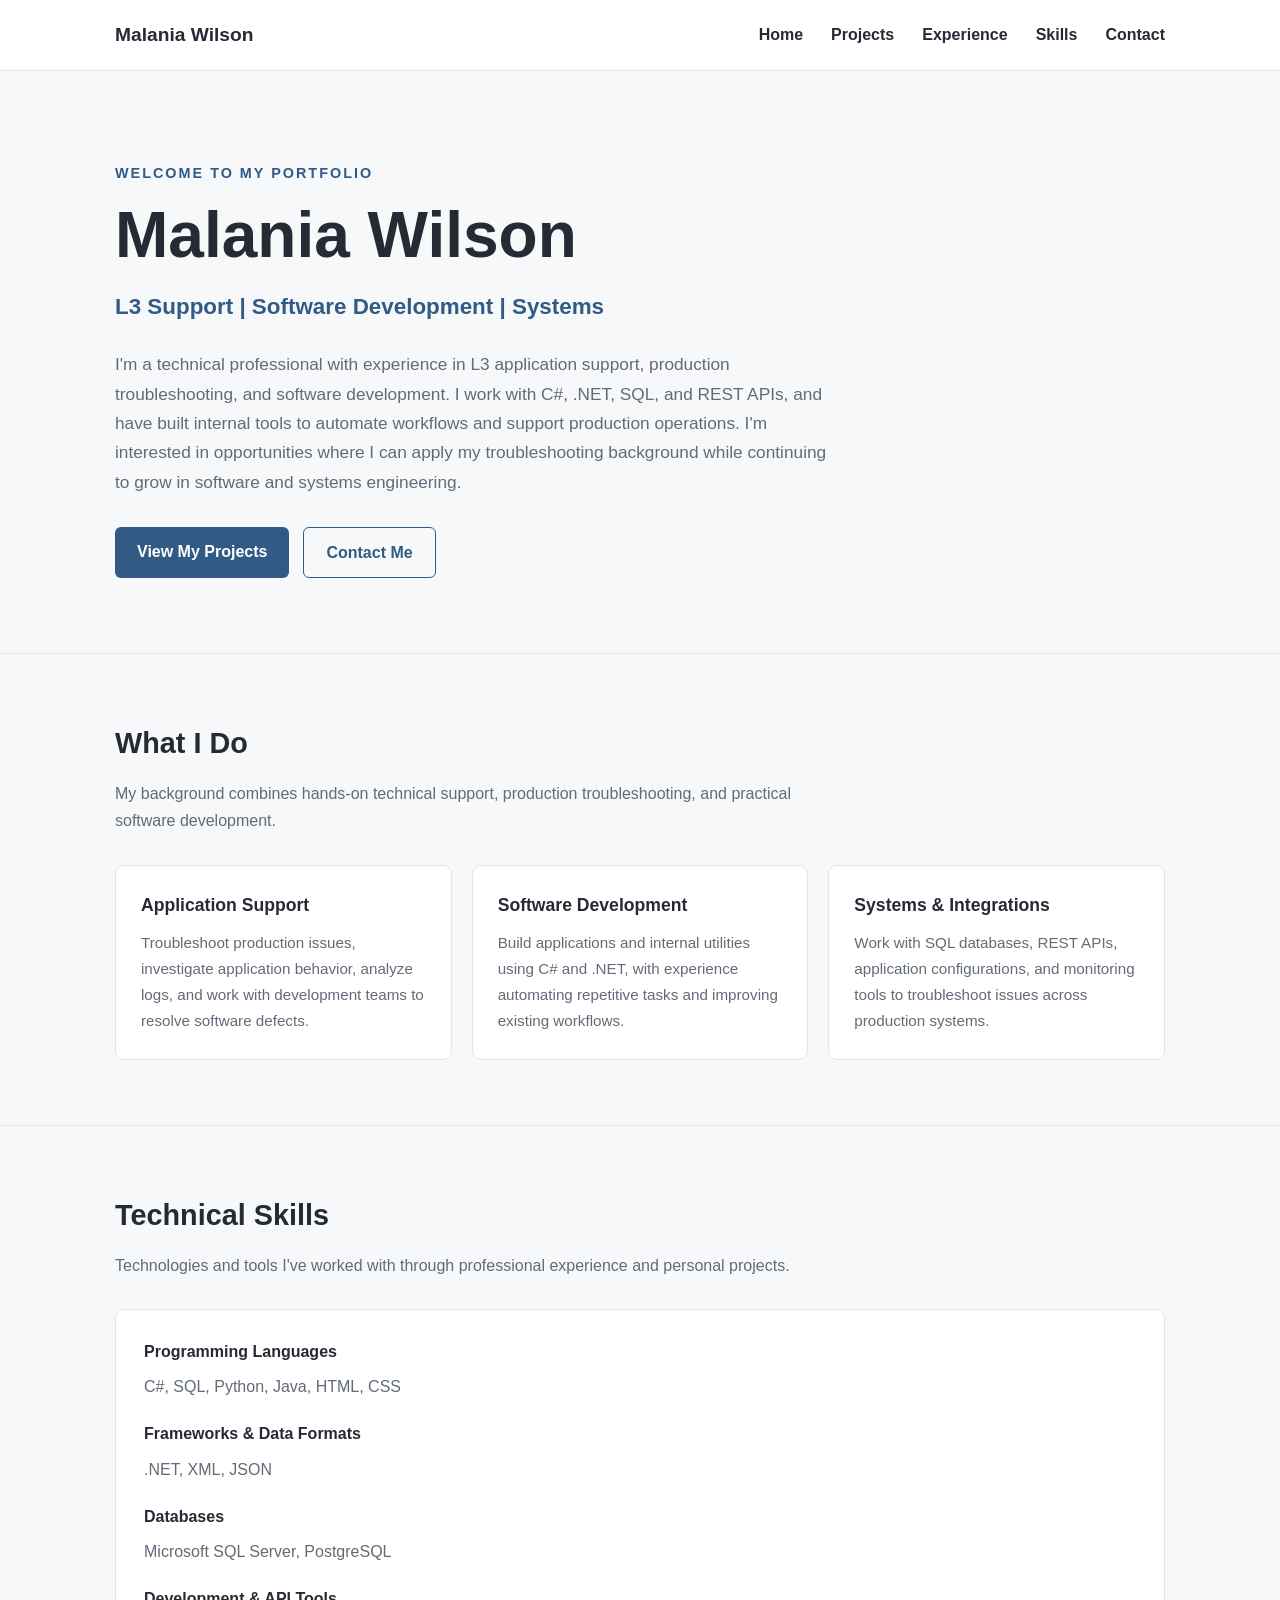
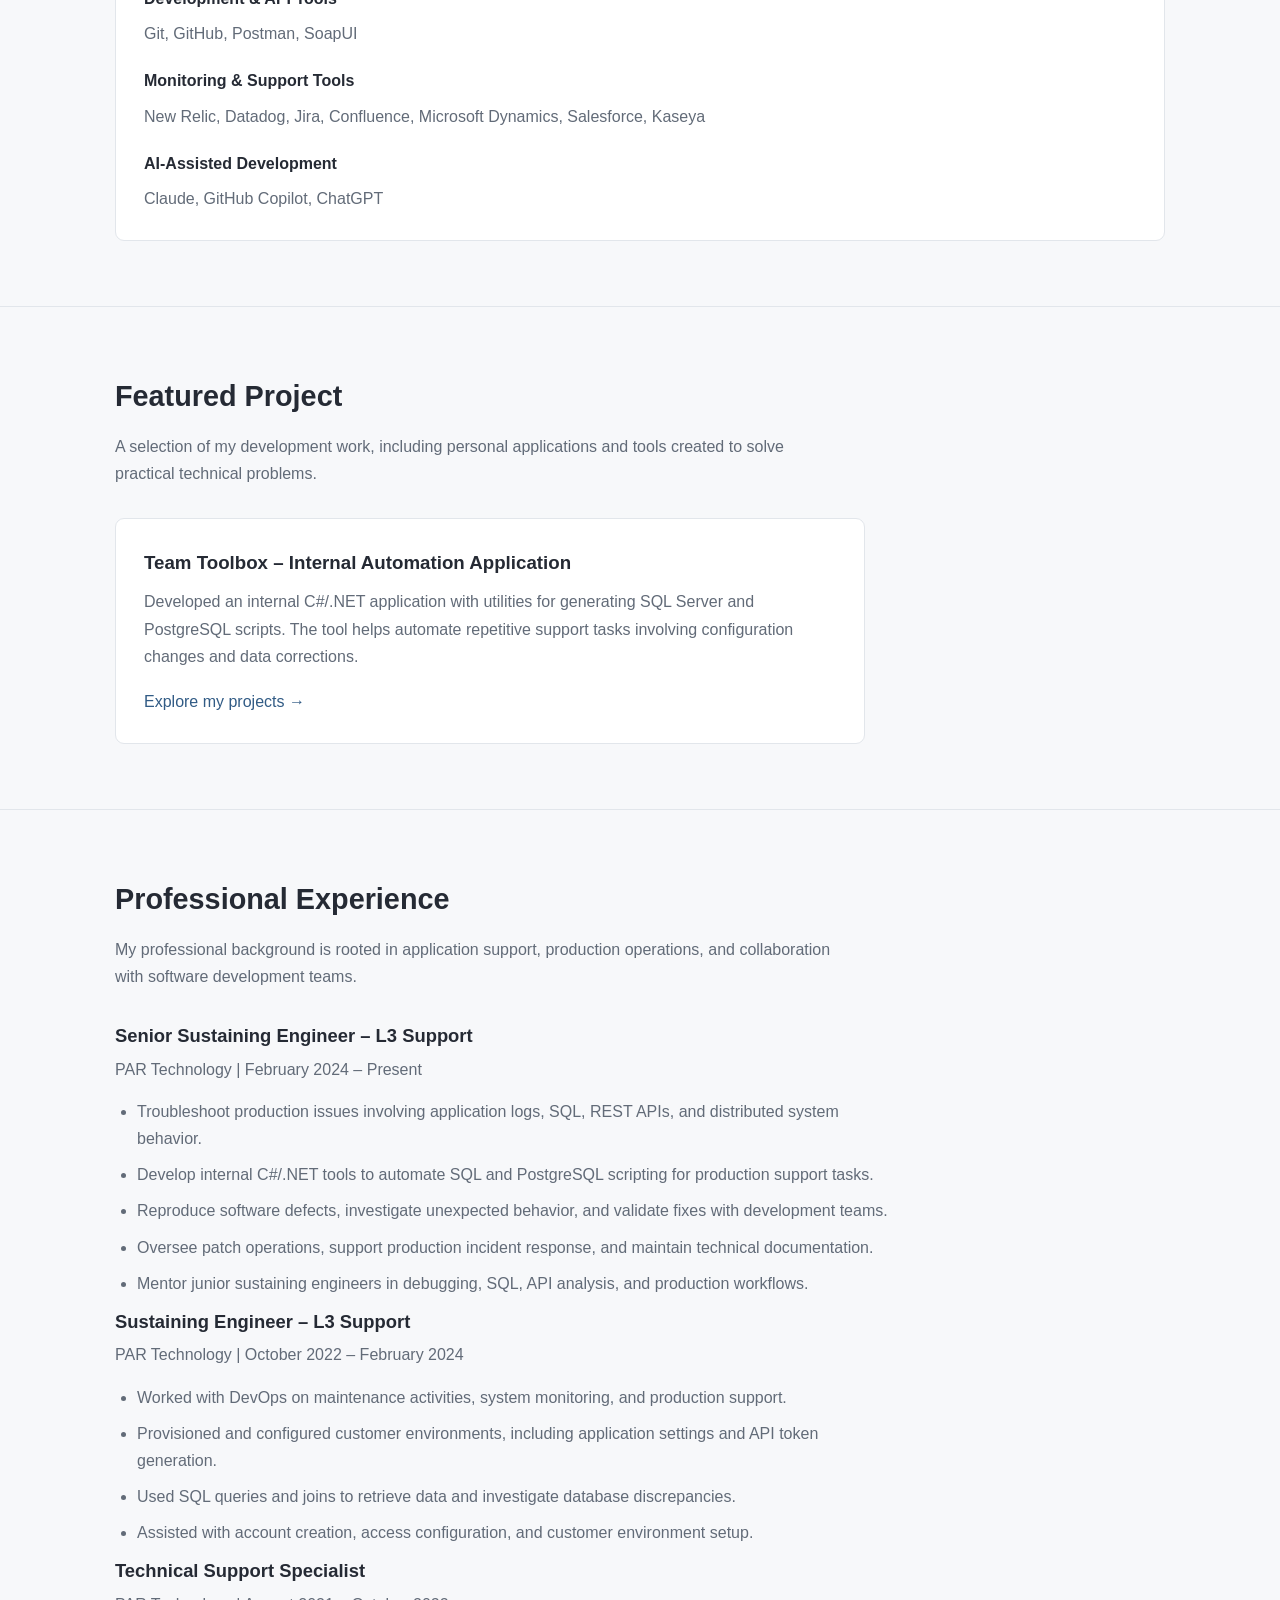
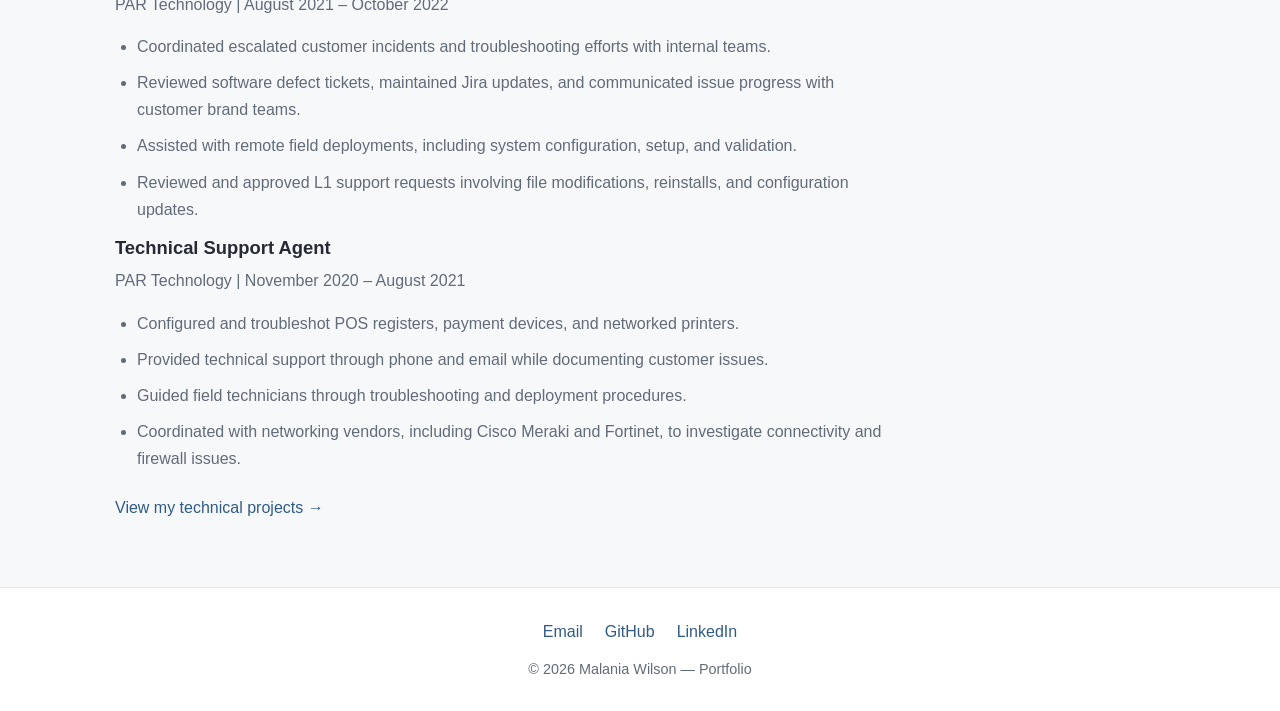
==== commit d0c1c066: "Refactor index.html: Remove inline styles, update section titles, and enhance professional experienc" ====
--- a/docs/index.html
+++ b/docs/index.html
@@ -9,326 +9,7 @@
 
     <title>Malania Wilson | Portfolio</title>
 
-    <style>
-        :root {
-            --background: #f7f8fa;
-            --surface: #ffffff;
-            --text: #252a34;
-            --muted: #626b78;
-            --accent: #315b85;
-            --accent-hover: #244665;
-            --border: #e2e6eb;
-            --max-width: 1050px;
-        }
-
-        * {
-            box-sizing: border-box;
-            margin: 0;
-            padding: 0;
-        }
-
-        html {
-            scroll-behavior: smooth;
-        }
-
-        body {
-            font-family: Arial, Helvetica, sans-serif;
-            background: var(--background);
-            color: var(--text);
-            line-height: 1.7;
-        }
-
-        a {
-            color: var(--accent);
-            text-decoration: none;
-        }
-
-        a:hover {
-            color: var(--accent-hover);
-            text-decoration: underline;
-        }
-
-        .container {
-            width: 90%;
-            max-width: var(--max-width);
-            margin: 0 auto;
-        }
-
-        /* Navigation */
-
-        header {
-            background: var(--surface);
-            border-bottom: 1px solid var(--border);
-        }
-
-        nav {
-            min-height: 70px;
-            display: flex;
-            align-items: center;
-            justify-content: space-between;
-            gap: 20px;
-        }
-
-        .logo {
-            font-size: 1.2rem;
-            font-weight: 700;
-            color: var(--text);
-        }
-
-        .nav-links {
-            display: flex;
-            gap: 28px;
-            list-style: none;
-        }
-
-        .nav-links a {
-            color: var(--text);
-            font-weight: 600;
-        }
-
-        /* Hero */
-
-        .hero {
-            padding: 90px 0 75px;
-        }
-
-        .hero-content {
-            max-width: 780px;
-        }
-
-        .eyebrow {
-            color: var(--accent);
-            font-size: 0.9rem;
-            font-weight: 700;
-            letter-spacing: 2px;
-            text-transform: uppercase;
-            margin-bottom: 14px;
-        }
-
-        h1 {
-            font-size: clamp(2.5rem, 6vw, 4rem);
-            line-height: 1.15;
-            margin-bottom: 15px;
-        }
-
-        .headline {
-            color: var(--accent);
-            font-size: clamp(1.1rem, 2.5vw, 1.4rem);
-            font-weight: 600;
-            margin-bottom: 24px;
-        }
-
-        .hero-description {
-            color: var(--muted);
-            font-size: 1.08rem;
-            max-width: 730px;
-        }
-
-        .hero-buttons {
-            display: flex;
-            flex-wrap: wrap;
-            gap: 14px;
-            margin-top: 30px;
-        }
-
-        .button {
-            display: inline-block;
-            padding: 11px 22px;
-            border-radius: 6px;
-            background: var(--accent);
-            color: white;
-            font-weight: 600;
-            transition: background 0.2s ease;
-        }
-
-        .button:hover {
-            background: var(--accent-hover);
-            color: white;
-            text-decoration: none;
-        }
-
-        .button-outline {
-            background: transparent;
-            color: var(--accent);
-            border: 1px solid var(--accent);
-        }
-
-        .button-outline:hover {
-            background: var(--accent);
-            color: white;
-        }
-
-        /* General sections */
-
-        section {
-            padding: 65px 0;
-        }
-
-        .section-title {
-            font-size: 1.8rem;
-            margin-bottom: 12px;
-        }
-
-        .section-intro {
-            color: var(--muted);
-            max-width: 720px;
-            margin-bottom: 30px;
-        }
-
-        .section-divider {
-            border: 0;
-            border-top: 1px solid var(--border);
-        }
-
-        /* Focus areas */
-
-        .focus-grid {
-            display: grid;
-            grid-template-columns: repeat(3, 1fr);
-            gap: 20px;
-        }
-
-        .focus-card {
-            background: var(--surface);
-            border: 1px solid var(--border);
-            border-radius: 9px;
-            padding: 25px;
-        }
-
-        .focus-card h3 {
-            font-size: 1.1rem;
-            margin-bottom: 10px;
-        }
-
-        .focus-card p {
-            color: var(--muted);
-            font-size: 0.95rem;
-        }
-
-        /* Skills */
-
-        .skills-container {
-            background: var(--surface);
-            border: 1px solid var(--border);
-            border-radius: 9px;
-            padding: 28px;
-        }
-
-        .skill-group {
-            margin-bottom: 20px;
-        }
-
-        .skill-group:last-child {
-            margin-bottom: 0;
-        }
-
-        .skill-group h3 {
-            font-size: 1rem;
-            margin-bottom: 8px;
-        }
-
-        .skill-list {
-            color: var(--muted);
-        }
-
-        /* Projects */
-
-        .project-highlight {
-            background: var(--surface);
-            border: 1px solid var(--border);
-            border-radius: 9px;
-            padding: 28px;
-            max-width: 750px;
-        }
-
-        .project-highlight h3 {
-            margin-bottom: 10px;
-        }
-
-        .project-highlight p {
-            color: var(--muted);
-            margin-bottom: 18px;
-        }
-
-        /* Experience */
-
-        .experience-content {
-            max-width: 780px;
-        }
-
-        .experience-content h3 {
-            font-size: 1.15rem;
-            margin-bottom: 4px;
-        }
-
-        .experience-meta {
-            color: var(--muted);
-            margin-bottom: 15px;
-        }
-
-        .experience-content ul {
-            padding-left: 22px;
-            color: var(--muted);
-        }
-
-        .experience-content li {
-            margin-bottom: 9px;
-        }
-
-        /* Footer */
-
-        footer {
-            background: var(--surface);
-            border-top: 1px solid var(--border);
-            padding: 30px 0;
-            text-align: center;
-        }
-
-        .footer-links {
-            display: flex;
-            justify-content: center;
-            flex-wrap: wrap;
-            gap: 22px;
-            margin-bottom: 12px;
-        }
-
-        footer p {
-            color: var(--muted);
-            font-size: 0.9rem;
-        }
-
-        /* Mobile */
-
-        @media (max-width: 700px) {
-            nav {
-                flex-direction: column;
-                padding: 18px 0;
-            }
-
-            .nav-links {
-                gap: 18px;
-                flex-wrap: wrap;
-                justify-content: center;
-            }
-
-            .hero {
-                padding: 65px 0 55px;
-            }
-
-            .focus-grid {
-                grid-template-columns: 1fr;
-            }
-
-            section {
-                padding: 48px 0;
-            }
-
-            .hero-buttons {
-                flex-direction: column;
-                align-items: flex-start;
-            }
-        }
-    </style>
+    <link rel="stylesheet" href="css/styles.css">
 </head>
 
 <body>
@@ -352,7 +33,7 @@
 
     <main>
 
-        <!-- Welcome -->
+        <!-- Welcome Section -->
         <section class="hero">
             <div class="container">
                 <div class="hero-content">
@@ -383,7 +64,7 @@
                         </a>
 
                         <a class="button button-outline"
-                           href="mailto:wilsonmcw4@gmail.com">
+                           href="mailto:Wilsonmcw4@gmail.com">
                             Contact Me
                         </a>
                     </div>
@@ -503,7 +184,7 @@
 
         <hr class="section-divider">
 
-        <!-- Projects -->
+        <!-- Featured Project -->
         <section>
             <div class="container">
 
@@ -517,7 +198,7 @@
 
                 <div class="project-highlight">
 
-                    <h3>Team ToolBox – Internal Automation Application</h3>
+                    <h3>Team Toolbox – Internal Automation Application</h3>
 
                     <p>
                         Developed an internal C#/.NET application with
@@ -538,7 +219,7 @@
 
         <hr class="section-divider">
 
-        <!-- Experience -->
+        <!-- Professional Experience -->
         <section id="experience">
             <div class="container">
 
@@ -552,10 +233,10 @@
 
                 <div class="experience-content">
 
-                    <h3>Senior Sustaining Engineer — PAR Technology</h3>
+                    <h3>Senior Sustaining Engineer – L3 Support</h3>
 
                     <p class="experience-meta">
-                        2024 – Present
+                        PAR Technology | February 2024 – Present
                     </p>
 
                     <ul>
@@ -573,23 +254,132 @@
 
                         <li>
                             Reproduce software defects, investigate
-                            unexpected behavior, and validate fixes.
-                        </li>
-
-                        <li>
-                            Support patch operations, incident response,
-                            and technical documentation while mentoring
-                            junior team members.
+                            unexpected behavior, and validate fixes
+                            with development teams.
+                        </li>
+
+                        <li>
+                            Oversee patch operations, support production
+                            incident response, and maintain technical
+                            documentation.
+                        </li>
+
+                        <li>
+                            Mentor junior sustaining engineers in
+                            debugging, SQL, API analysis, and
+                            production workflows.
                         </li>
                     </ul>
 
-                    <p style="margin-top: 22px;">
-                        <a href="projects.html">
-                            View my technical projects →
-                        </a>
-                    </p>
-
-                </div>
+                </div>
+
+                <div class="experience-content">
+
+                    <h3>Sustaining Engineer – L3 Support</h3>
+
+                    <p class="experience-meta">
+                        PAR Technology | October 2022 – February 2024
+                    </p>
+
+                    <ul>
+                        <li>
+                            Worked with DevOps on maintenance activities,
+                            system monitoring, and production support.
+                        </li>
+
+                        <li>
+                            Provisioned and configured customer
+                            environments, including application settings
+                            and API token generation.
+                        </li>
+
+                        <li>
+                            Used SQL queries and joins to retrieve data
+                            and investigate database discrepancies.
+                        </li>
+
+                        <li>
+                            Assisted with account creation, access
+                            configuration, and customer environment setup.
+                        </li>
+                    </ul>
+
+                </div>
+
+                <div class="experience-content">
+
+                    <h3>Technical Support Specialist</h3>
+
+                    <p class="experience-meta">
+                        PAR Technology | August 2021 – October 2022
+                    </p>
+
+                    <ul>
+                        <li>
+                            Coordinated escalated customer incidents
+                            and troubleshooting efforts with internal teams.
+                        </li>
+
+                        <li>
+                            Reviewed software defect tickets, maintained
+                            Jira updates, and communicated issue progress
+                            with customer brand teams.
+                        </li>
+
+                        <li>
+                            Assisted with remote field deployments,
+                            including system configuration, setup,
+                            and validation.
+                        </li>
+
+                        <li>
+                            Reviewed and approved L1 support requests
+                            involving file modifications, reinstalls,
+                            and configuration updates.
+                        </li>
+                    </ul>
+
+                </div>
+
+                <div class="experience-content">
+
+                    <h3>Technical Support Agent</h3>
+
+                    <p class="experience-meta">
+                        PAR Technology | November 2020 – August 2021
+                    </p>
+
+                    <ul>
+                        <li>
+                            Configured and troubleshot POS registers,
+                            payment devices, and networked printers.
+                        </li>
+
+                        <li>
+                            Provided technical support through phone
+                            and email while documenting customer issues.
+                        </li>
+
+                        <li>
+                            Guided field technicians through
+                            troubleshooting and deployment procedures.
+                        </li>
+
+                        <li>
+                            Coordinated with networking vendors,
+                            including Cisco Meraki and Fortinet,
+                            to investigate connectivity and firewall issues.
+                        </li>
+                    </ul>
+
+                </div>
+
+                <p class="experience-link">
+                    <a href="projects.html">
+                        View my technical projects →
+                    </a>
+                </p>
+
             </div>
         </section>
 
@@ -600,7 +390,10 @@
         <div class="container">
 
             <div class="footer-links">
-                <a href="mailto:wilsonmcw4@gmail.com">Email</a>
+
+                <a href="mailto:Wilsonmcw4@gmail.com">
+                    Email
+                </a>
 
                 <a href="https://github.com/Momo4821"
                    target="_blank"
@@ -613,6 +406,7 @@
                    rel="noopener noreferrer">
                     LinkedIn
                 </a>
+
             </div>
 
             <p>
--- a/docs/css/styles.css
+++ b/docs/css/styles.css
@@ -0,0 +1,510 @@
+
+/* =================================
+   GLOBAL STYLES
+================================= */
+
+:root {
+    --background: #f7f8fa;
+    --surface: #ffffff;
+    --text: #252a34;
+    --muted: #626b78;
+    --accent: #315b85;
+    --accent-hover: #244665;
+    --border: #e2e6eb;
+    --max-width: 1050px;
+}
+
+* {
+    box-sizing: border-box;
+    margin: 0;
+    padding: 0;
+}
+
+html {
+    scroll-behavior: smooth;
+}
+
+body {
+    font-family: Arial, Helvetica, sans-serif;
+    background: var(--background);
+    color: var(--text);
+    line-height: 1.7;
+}
+
+a {
+    color: var(--accent);
+    text-decoration: none;
+}
+
+a:hover {
+    color: var(--accent-hover);
+    text-decoration: underline;
+}
+
+.container {
+    width: 90%;
+    max-width: var(--max-width);
+    margin: 0 auto;
+}
+
+.section-divider {
+    border: 0;
+    border-top: 1px solid var(--border);
+}
+
+
+/* =================================
+   NAVIGATION
+================================= */
+
+header {
+    background: var(--surface);
+    border-bottom: 1px solid var(--border);
+}
+
+nav {
+    min-height: 70px;
+    display: flex;
+    align-items: center;
+    justify-content: space-between;
+    gap: 20px;
+}
+
+.logo {
+    font-size: 1.2rem;
+    font-weight: 700;
+    color: var(--text);
+}
+
+.nav-links {
+    display: flex;
+    gap: 28px;
+    list-style: none;
+}
+
+.nav-links a {
+    color: var(--text);
+    font-weight: 600;
+}
+
+.nav-links a:hover,
+.nav-links a.active {
+    color: var(--accent);
+}
+
+
+/* =================================
+   HOMEPAGE HERO
+================================= */
+
+.hero {
+    padding: 90px 0 75px;
+}
+
+.hero-content {
+    max-width: 780px;
+}
+
+.eyebrow {
+    color: var(--accent);
+    font-size: 0.9rem;
+    font-weight: 700;
+    letter-spacing: 2px;
+    text-transform: uppercase;
+    margin-bottom: 14px;
+}
+
+h1 {
+    font-size: clamp(2.5rem, 6vw, 4rem);
+    line-height: 1.15;
+    margin-bottom: 15px;
+}
+
+.headline {
+    color: var(--accent);
+    font-size: clamp(1.1rem, 2.5vw, 1.4rem);
+    font-weight: 600;
+    margin-bottom: 24px;
+}
+
+.hero-description {
+    color: var(--muted);
+    font-size: 1.08rem;
+    max-width: 730px;
+}
+
+.hero-buttons {
+    display: flex;
+    flex-wrap: wrap;
+    gap: 14px;
+    margin-top: 30px;
+}
+
+
+/* =================================
+   BUTTONS
+================================= */
+
+.button {
+    display: inline-block;
+    padding: 11px 22px;
+    border-radius: 6px;
+    background: var(--accent);
+    color: white;
+    font-weight: 600;
+    transition: background 0.2s ease;
+}
+
+.button:hover {
+    background: var(--accent-hover);
+    color: white;
+    text-decoration: none;
+}
+
+.button-outline {
+    background: transparent;
+    color: var(--accent);
+    border: 1px solid var(--accent);
+}
+
+.button-outline:hover {
+    background: var(--accent);
+    color: white;
+}
+
+
+/* =================================
+   GENERAL SECTIONS
+================================= */
+
+section {
+    padding: 65px 0;
+}
+
+.section-title {
+    font-size: 1.8rem;
+    margin-bottom: 12px;
+}
+
+.section-intro {
+    color: var(--muted);
+    max-width: 720px;
+    margin-bottom: 30px;
+}
+
+
+/* =================================
+   HOMEPAGE FOCUS AREAS
+================================= */
+
+.focus-grid {
+    display: grid;
+    grid-template-columns: repeat(3, 1fr);
+    gap: 20px;
+}
+
+.focus-card {
+    background: var(--surface);
+    border: 1px solid var(--border);
+    border-radius: 9px;
+    padding: 25px;
+}
+
+.focus-card h3 {
+    font-size: 1.1rem;
+    margin-bottom: 10px;
+}
+
+.focus-card p {
+    color: var(--muted);
+    font-size: 0.95rem;
+}
+
+
+/* =================================
+   HOMEPAGE SKILLS
+================================= */
+
+.skills-container {
+    background: var(--surface);
+    border: 1px solid var(--border);
+    border-radius: 9px;
+    padding: 28px;
+}
+
+.skill-group {
+    margin-bottom: 20px;
+}
+
+.skill-group:last-child {
+    margin-bottom: 0;
+}
+
+.skill-group h3 {
+    font-size: 1rem;
+    margin-bottom: 8px;
+}
+
+.skill-list {
+    color: var(--muted);
+}
+
+
+/* =================================
+   HOMEPAGE FEATURED PROJECT
+================================= */
+
+.project-highlight {
+    background: var(--surface);
+    border: 1px solid var(--border);
+    border-radius: 9px;
+    padding: 28px;
+    max-width: 750px;
+}
+
+.project-highlight h3 {
+    margin-bottom: 10px;
+}
+
+.project-highlight p {
+    color: var(--muted);
+    margin-bottom: 18px;
+}
+
+
+/* =================================
+   HOMEPAGE EXPERIENCE
+================================= */
+
+.experience-content {
+    max-width: 780px;
+}
+
+.experience-content h3 {
+    font-size: 1.15rem;
+    margin-bottom: 4px;
+}
+
+.experience-meta {
+    color: var(--muted);
+    margin-bottom: 15px;
+}
+
+.experience-content ul {
+    padding-left: 22px;
+    color: var(--muted);
+}
+
+.experience-content li {
+    margin-bottom: 9px;
+}
+
+.experience-link {
+    margin-top: 22px;
+}
+
+
+/* =================================
+   PROJECTS PAGE INTRODUCTION
+================================= */
+
+.page-hero {
+    padding: 75px 0 65px;
+}
+
+.page-hero .hero-content {
+    max-width: 780px;
+}
+
+.page-hero h1 {
+    margin-bottom: 18px;
+}
+
+
+/* =================================
+   PROJECT SECTIONS
+================================= */
+
+.projects-section {
+    padding: 55px 0;
+}
+
+.projects-grid {
+    display: grid;
+    grid-template-columns: 1fr;
+    gap: 25px;
+}
+
+.project-card {
+    background: var(--surface);
+    border: 1px solid var(--border);
+    border-radius: 9px;
+    padding: 30px;
+    transition: box-shadow 0.2s ease;
+}
+
+.project-card:hover {
+    box-shadow: 0 5px 18px rgba(30, 45, 60, 0.06);
+}
+
+.project-header {
+    display: flex;
+    justify-content: space-between;
+    align-items: flex-start;
+    flex-wrap: wrap;
+    gap: 12px;
+    margin-bottom: 12px;
+}
+
+.project-header h3 {
+    font-size: 1.25rem;
+    line-height: 1.4;
+}
+
+.project-card p {
+    color: var(--muted);
+}
+
+.project-card .tech-stack {
+    margin: 18px 0;
+    color: var(--muted);
+}
+
+.project-links {
+    display: flex;
+    flex-wrap: wrap;
+    gap: 20px;
+    margin: 12px 0;
+}
+
+.project-links a {
+    font-weight: 600;
+}
+
+.project-card ul {
+    padding-left: 22px;
+    margin-top: 18px;
+    color: var(--muted);
+}
+
+.project-card li {
+    margin-bottom: 12px;
+    padding-left: 3px;
+}
+
+.project-card li:last-child {
+    margin-bottom: 0;
+}
+
+.project-card strong {
+    color: var(--text);
+}
+
+.project-card code {
+    background: #f0f2f5;
+    border-radius: 4px;
+    padding: 2px 5px;
+    font-size: 0.9em;
+    color: var(--text);
+}
+
+
+/* =================================
+   PROJECT STATUS
+================================= */
+
+.project-status {
+    display: inline-block;
+    padding: 4px 11px;
+    border-radius: 20px;
+    font-size: 0.78rem;
+    font-weight: 600;
+    white-space: nowrap;
+}
+
+.project-status.completed {
+    background: #e7f3eb;
+    color: #28633d;
+}
+
+.project-status.progress {
+    background: #edf1f7;
+    color: #315b85;
+}
+
+
+/* =================================
+   FOOTER
+================================= */
+
+footer {
+    background: var(--surface);
+    border-top: 1px solid var(--border);
+    padding: 30px 0;
+    text-align: center;
+}
+
+.footer-links {
+    display: flex;
+    justify-content: center;
+    flex-wrap: wrap;
+    gap: 22px;
+    margin-bottom: 12px;
+}
+
+footer p {
+    color: var(--muted);
+    font-size: 0.9rem;
+}
+
+
+/* =================================
+   MOBILE RESPONSIVENESS
+================================= */
+
+@media (max-width: 700px) {
+
+    nav {
+        flex-direction: column;
+        padding: 18px 0;
+    }
+
+    .nav-links {
+        gap: 18px;
+        flex-wrap: wrap;
+        justify-content: center;
+    }
+
+    .hero {
+        padding: 65px 0 55px;
+    }
+
+    .page-hero {
+        padding: 55px 0 45px;
+    }
+
+    .focus-grid {
+        grid-template-columns: 1fr;
+    }
+
+    section {
+        padding: 48px 0;
+    }
+
+    .projects-section {
+        padding: 40px 0;
+    }
+
+    .hero-buttons {
+        flex-direction: column;
+        align-items: flex-start;
+    }
+
+    .project-card {
+        padding: 22px;
+    }
+
+    .project-header {
+        flex-direction: column;
+    }
+}
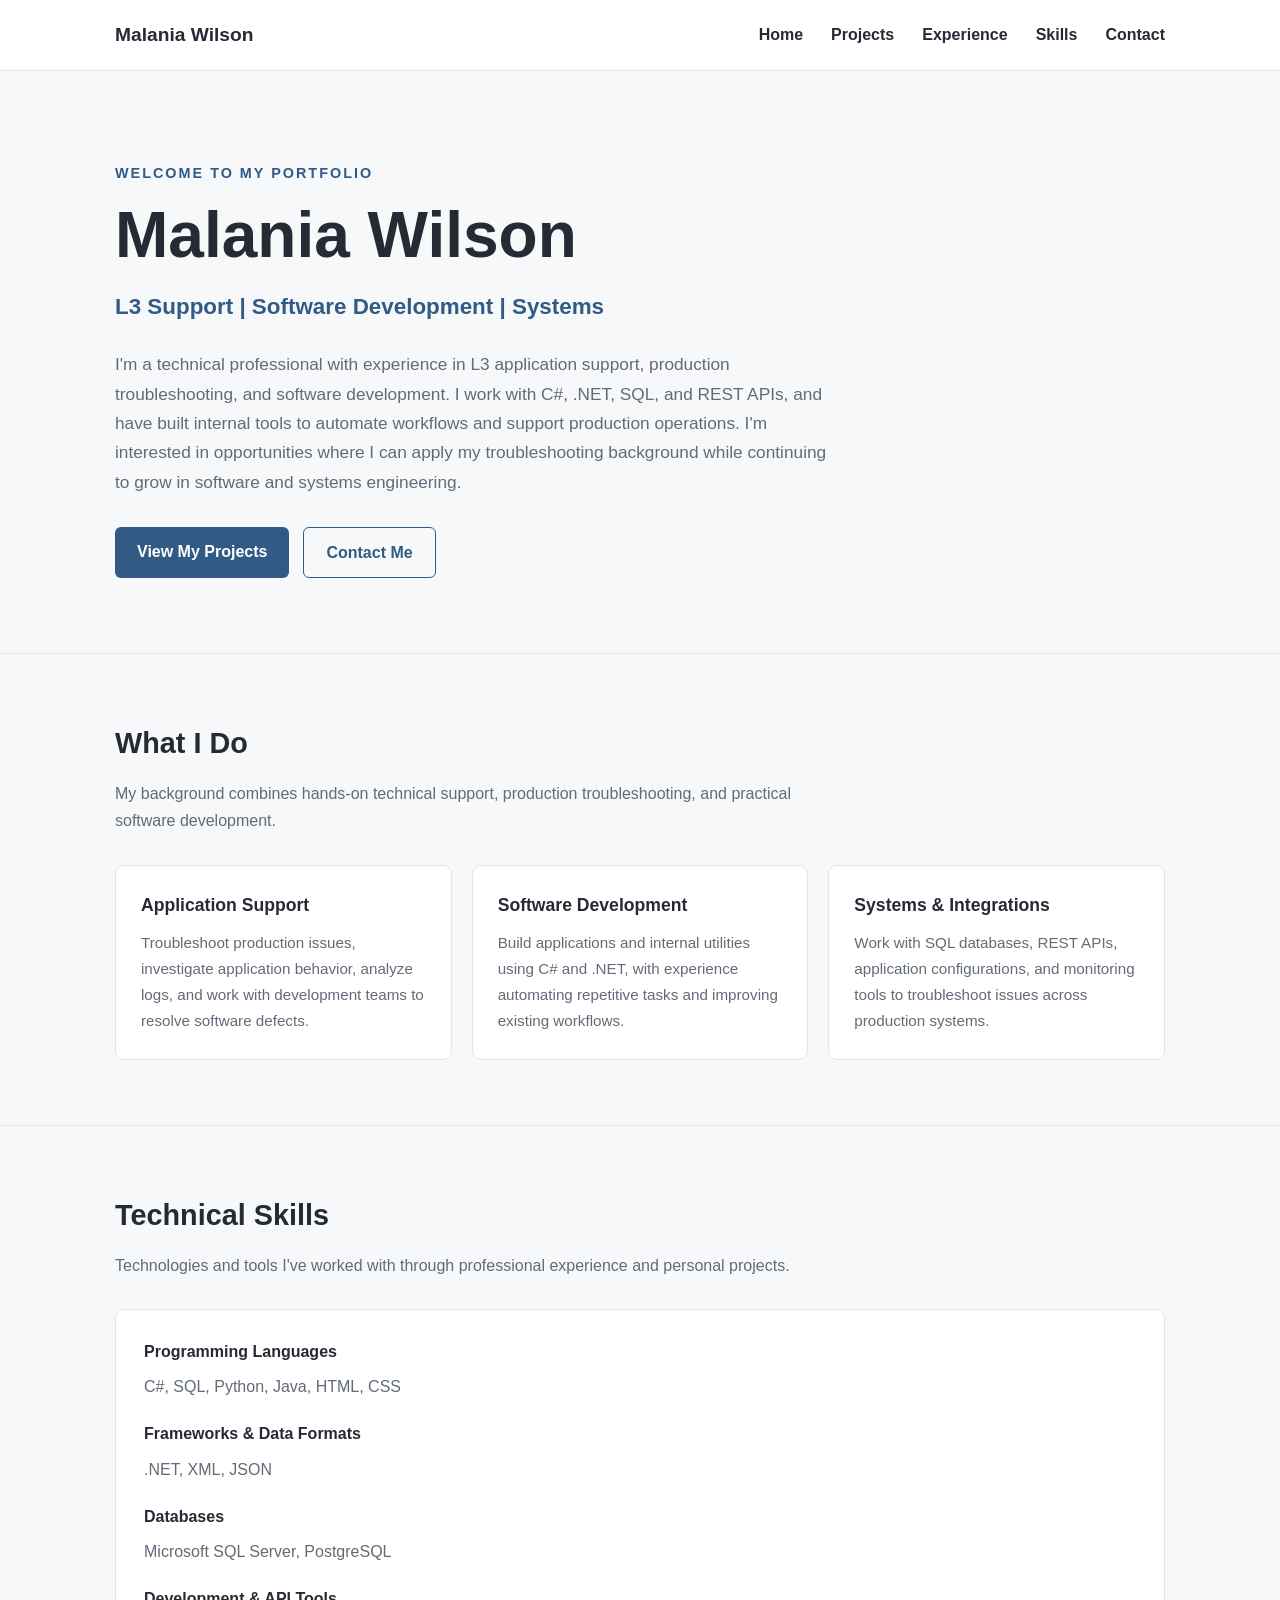
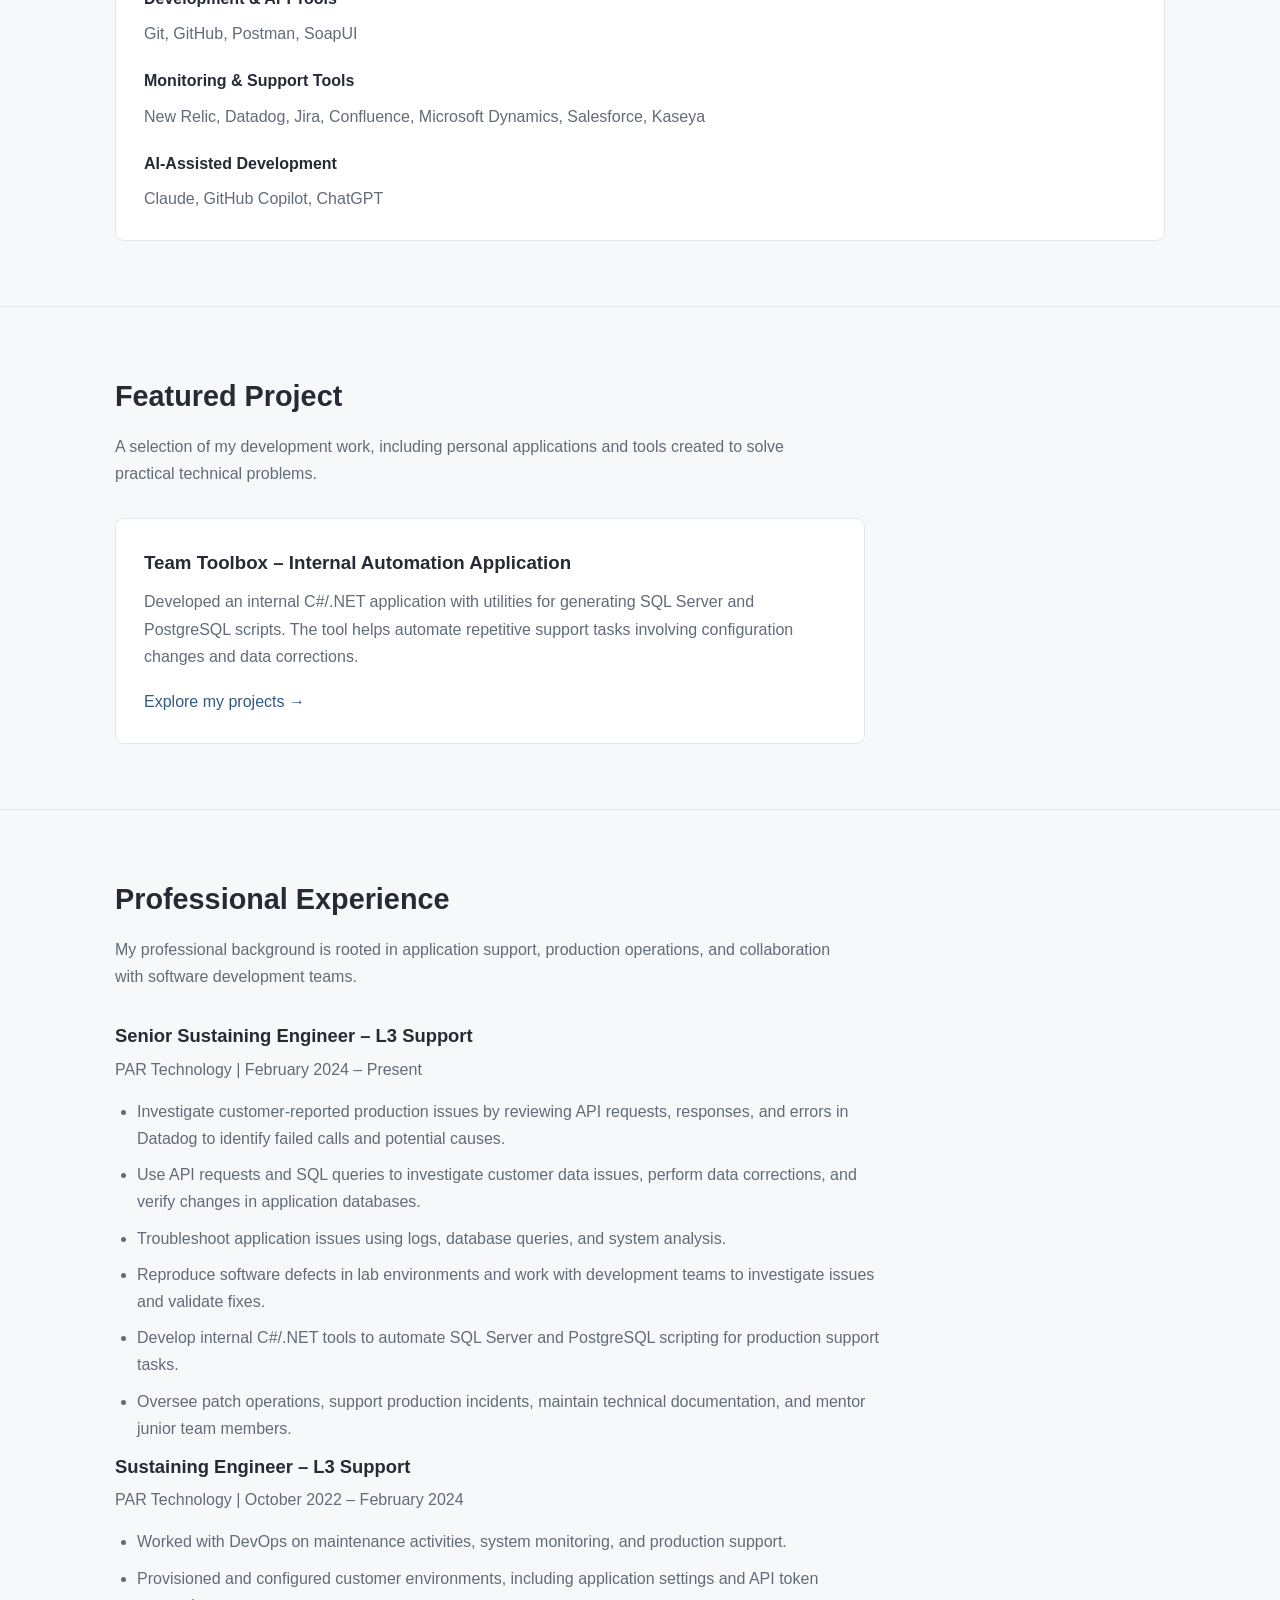
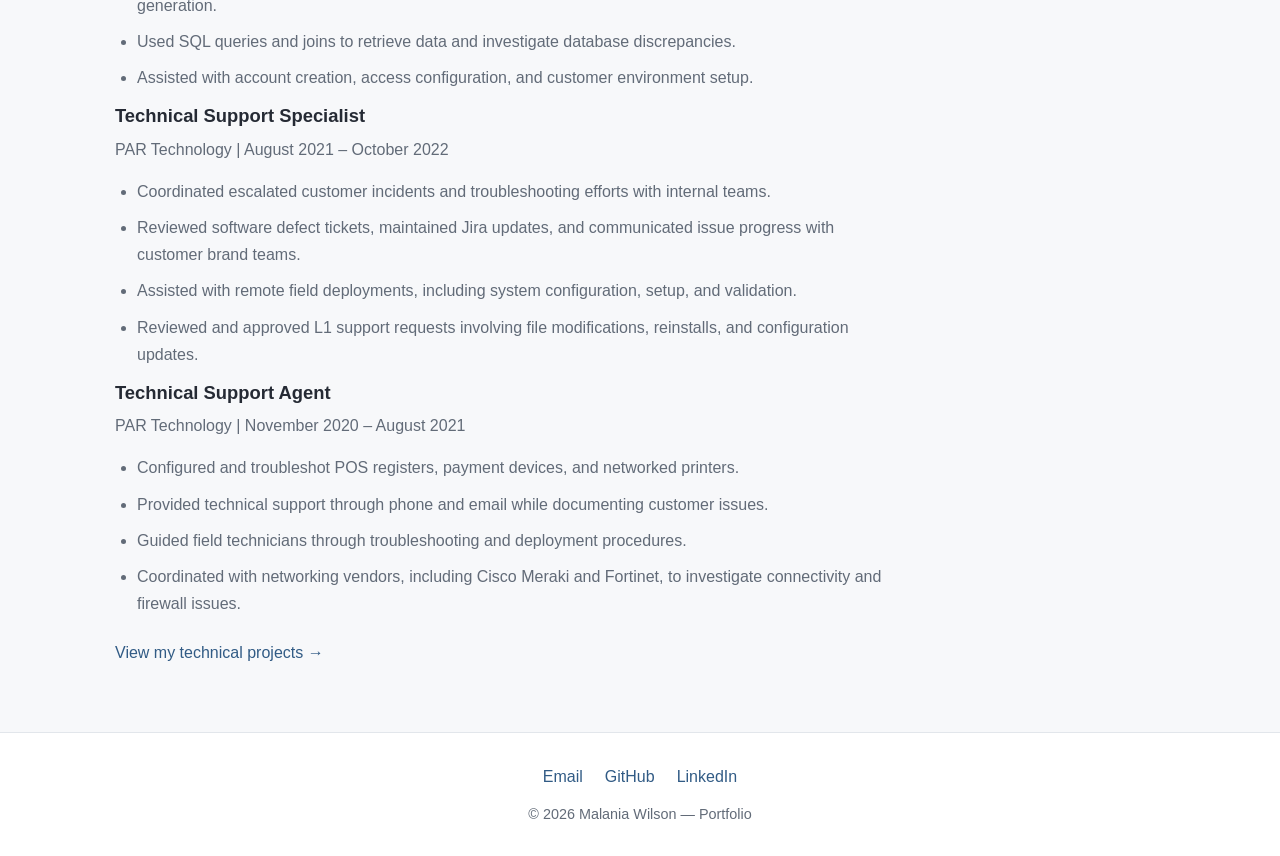
==== commit ea975899: "Update professional experience section: Add new roles and enhance descriptions for clarity and detai" ====
--- a/docs/index.html
+++ b/docs/index.html
@@ -231,6 +231,7 @@
                     with software development teams.
                 </p>
 
+                <!-- Senior Sustaining Engineer -->
                 <div class="experience-content">
 
                     <h3>Senior Sustaining Engineer – L3 Support</h3>
@@ -241,38 +242,45 @@
 
                     <ul>
                         <li>
-                            Troubleshoot production issues involving
-                            application logs, SQL, REST APIs, and
-                            distributed system behavior.
+                            Investigate customer-reported production issues
+                            by reviewing API requests, responses, and errors
+                            in Datadog to identify failed calls and potential
+                            causes.
+                        </li>
+
+                        <li>
+                            Use API requests and SQL queries to investigate
+                            customer data issues, perform data corrections,
+                            and verify changes in application databases.
+                        </li>
+
+                        <li>
+                            Troubleshoot application issues using logs,
+                            database queries, and system analysis.
+                        </li>
+
+                        <li>
+                            Reproduce software defects in lab environments
+                            and work with development teams to investigate
+                            issues and validate fixes.
                         </li>
 
                         <li>
                             Develop internal C#/.NET tools to automate
-                            SQL and PostgreSQL scripting for production
-                            support tasks.
-                        </li>
-
-                        <li>
-                            Reproduce software defects, investigate
-                            unexpected behavior, and validate fixes
-                            with development teams.
+                            SQL Server and PostgreSQL scripting for
+                            production support tasks.
                         </li>
 
                         <li>
                             Oversee patch operations, support production
-                            incident response, and maintain technical
-                            documentation.
-                        </li>
-
-                        <li>
-                            Mentor junior sustaining engineers in
-                            debugging, SQL, API analysis, and
-                            production workflows.
+                            incidents, maintain technical documentation,
+                            and mentor junior team members.
                         </li>
                     </ul>
 
                 </div>
 
+                <!-- Sustaining Engineer -->
                 <div class="experience-content">
 
                     <h3>Sustaining Engineer – L3 Support</h3>
@@ -306,6 +314,7 @@
 
                 </div>
 
+                <!-- Technical Support Specialist -->
                 <div class="experience-content">
 
                     <h3>Technical Support Specialist</h3>
@@ -341,6 +350,7 @@
 
                 </div>
 
+                <!-- Technical Support Agent -->
                 <div class="experience-content">
 
                     <h3>Technical Support Agent</h3>
